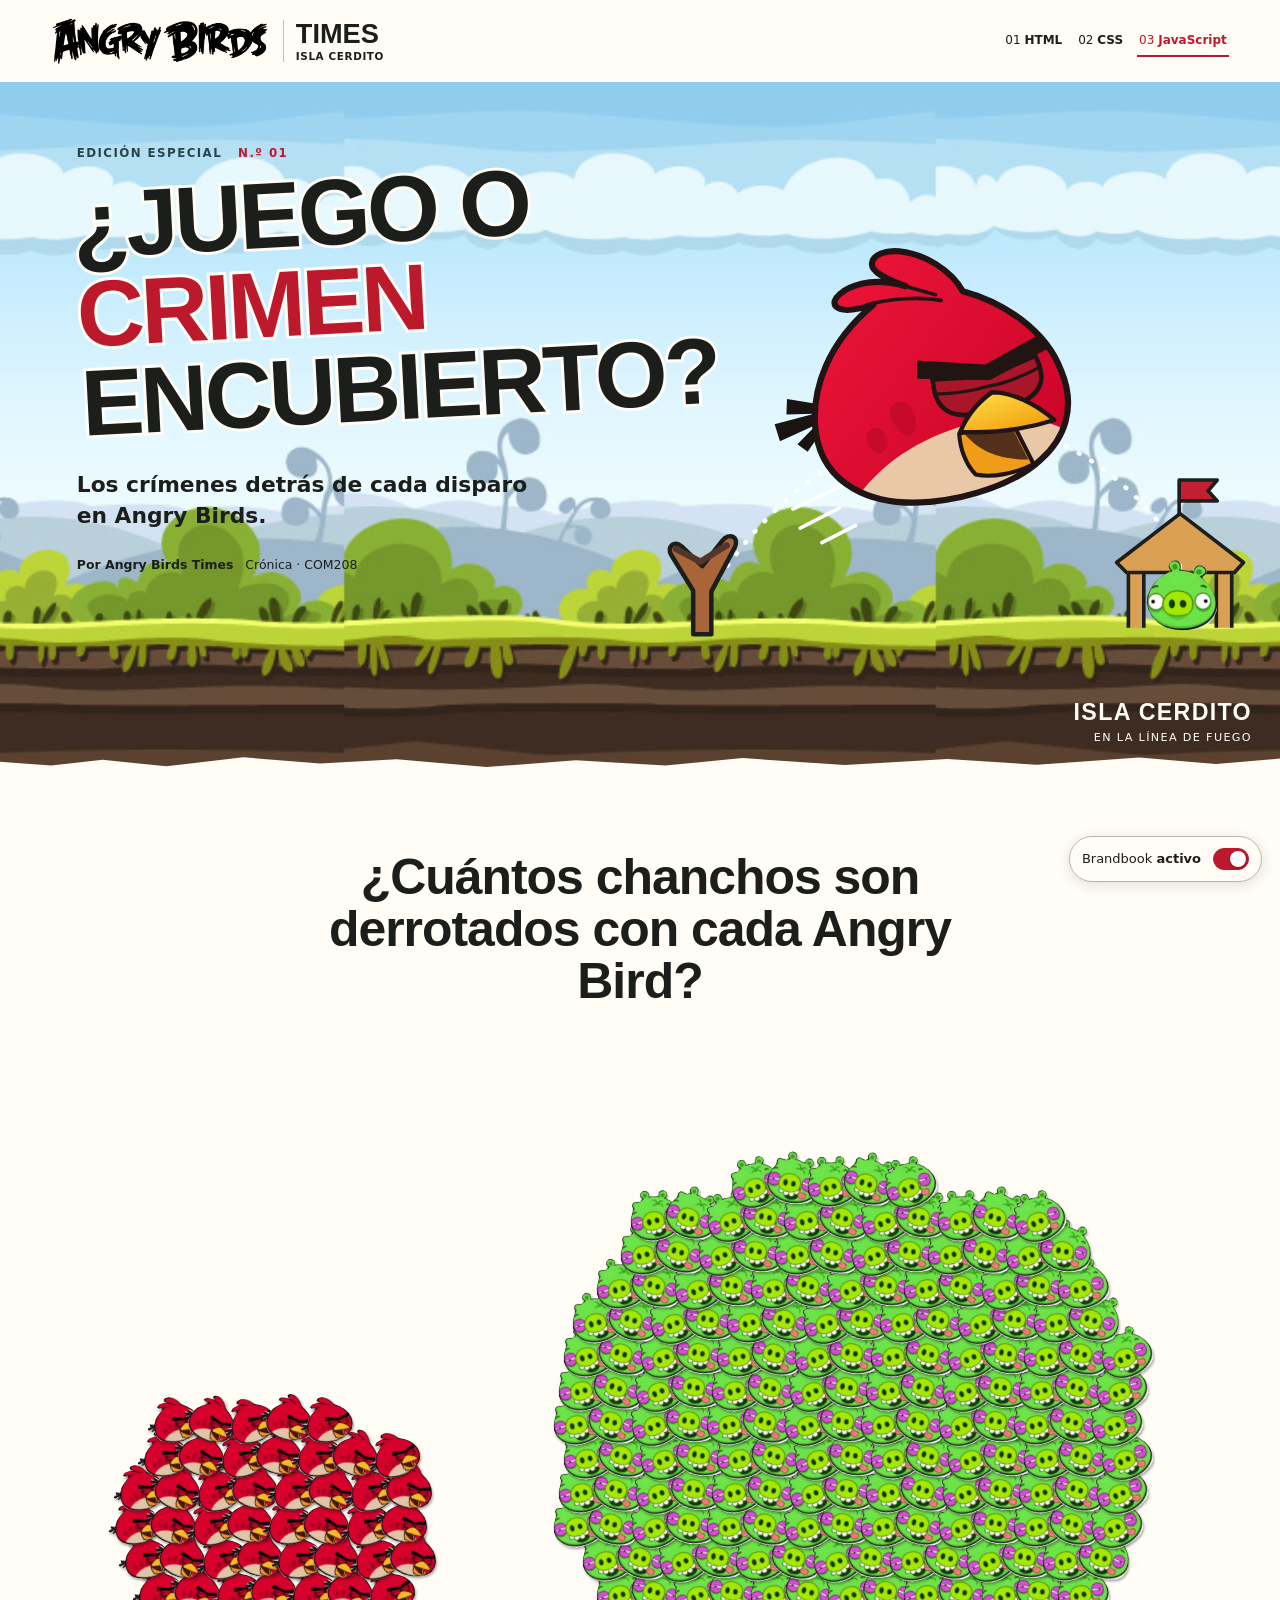
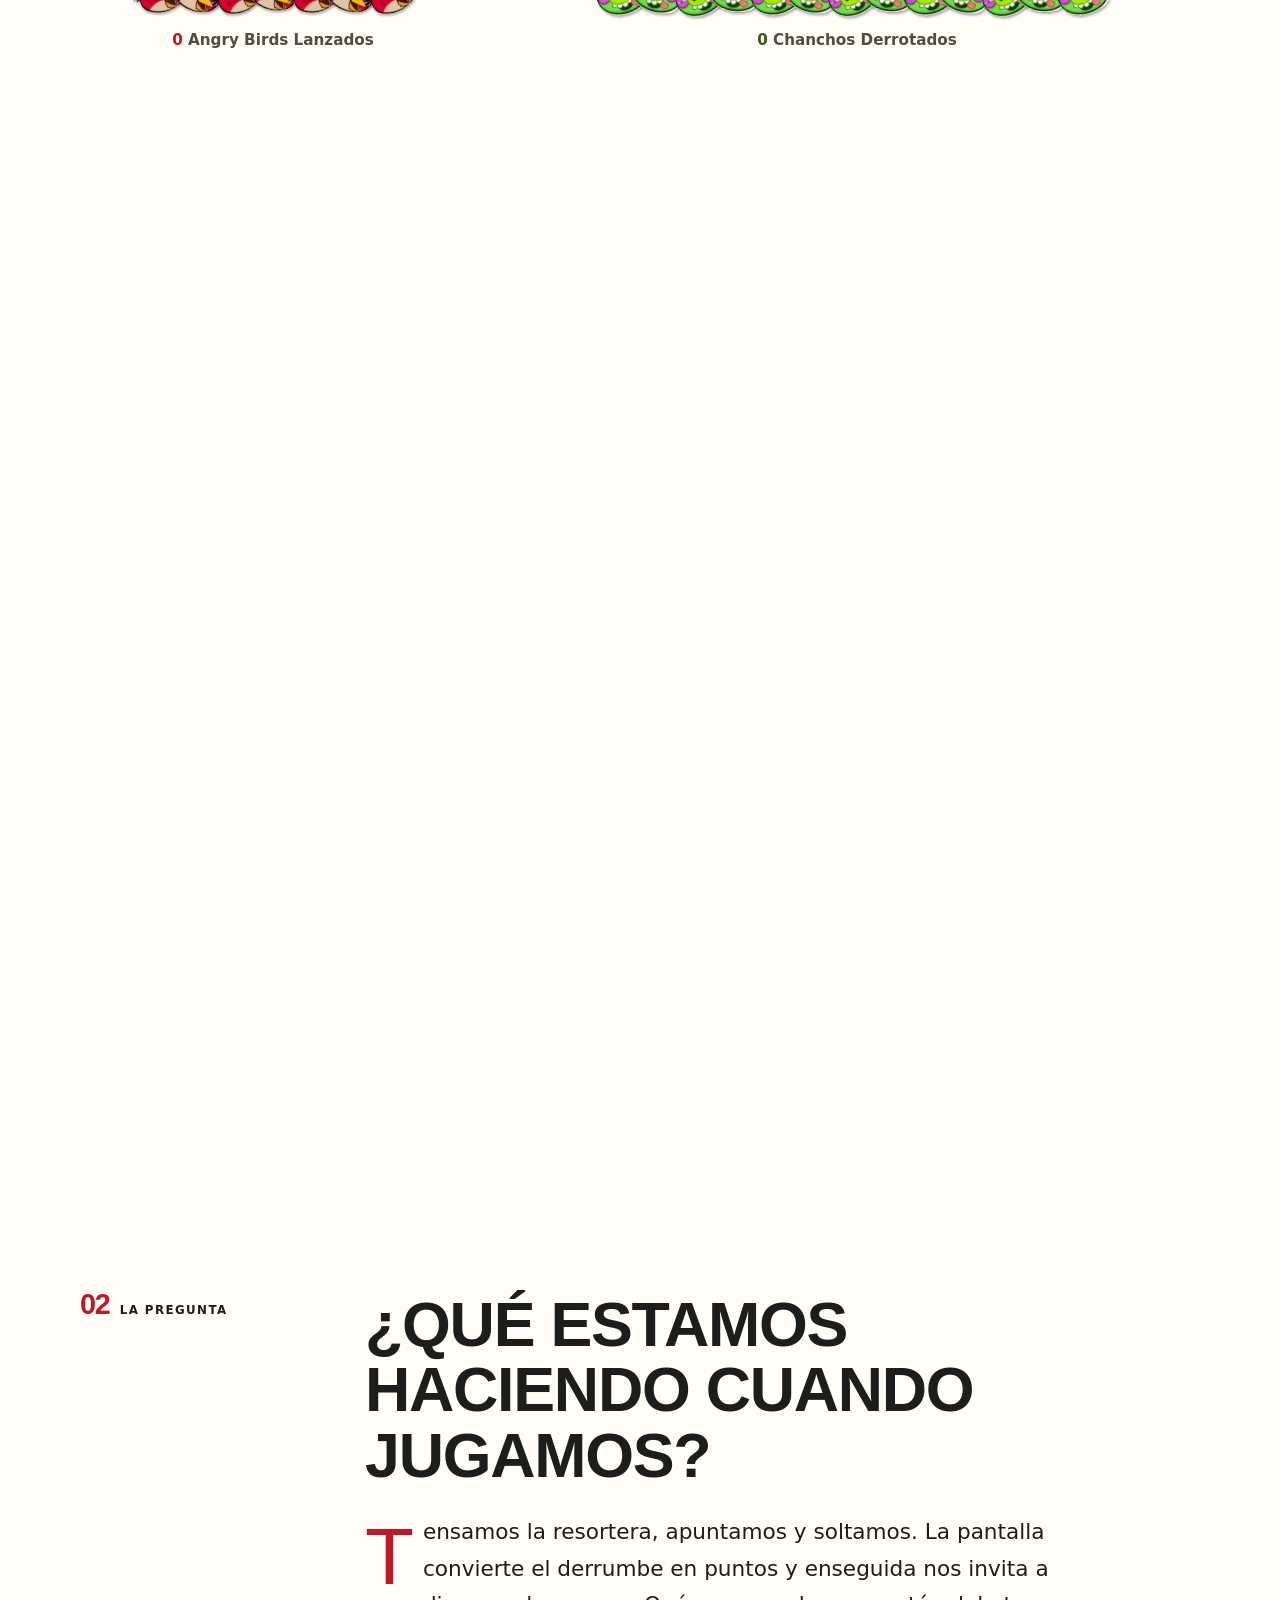
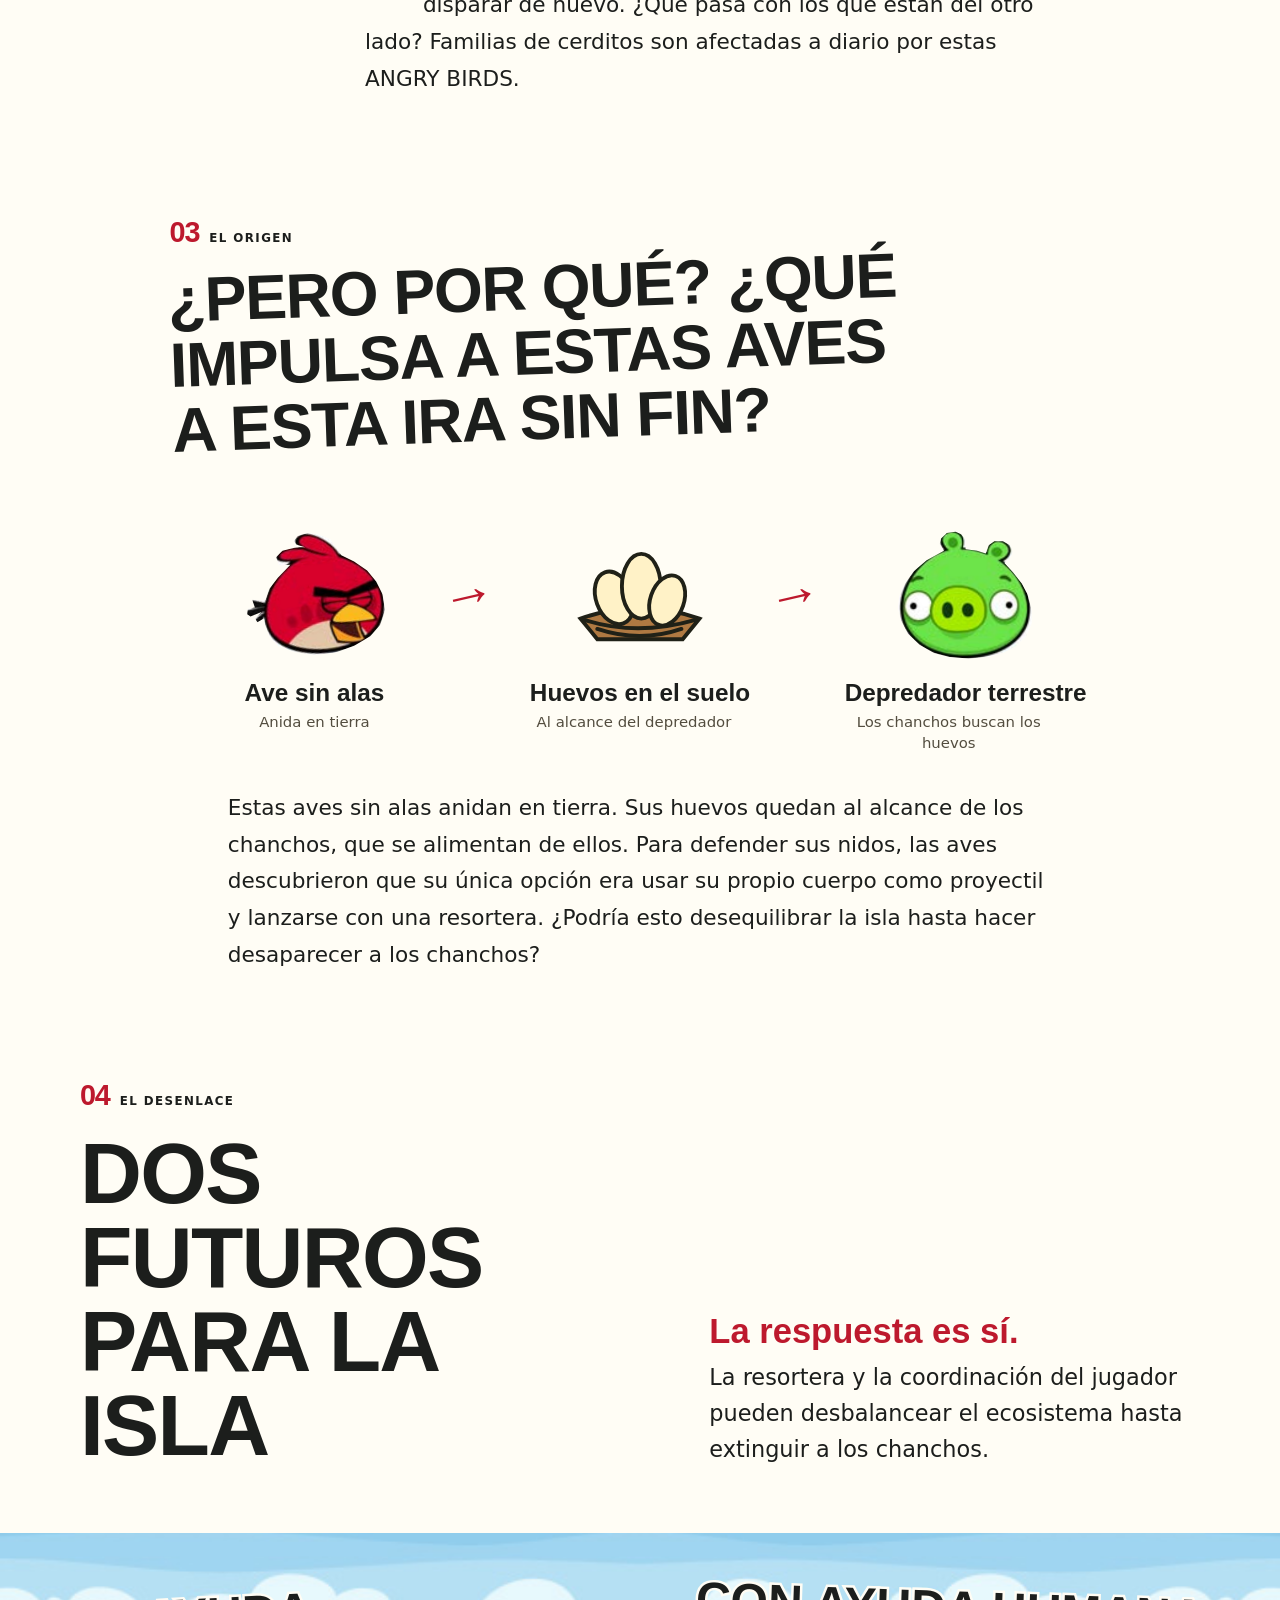
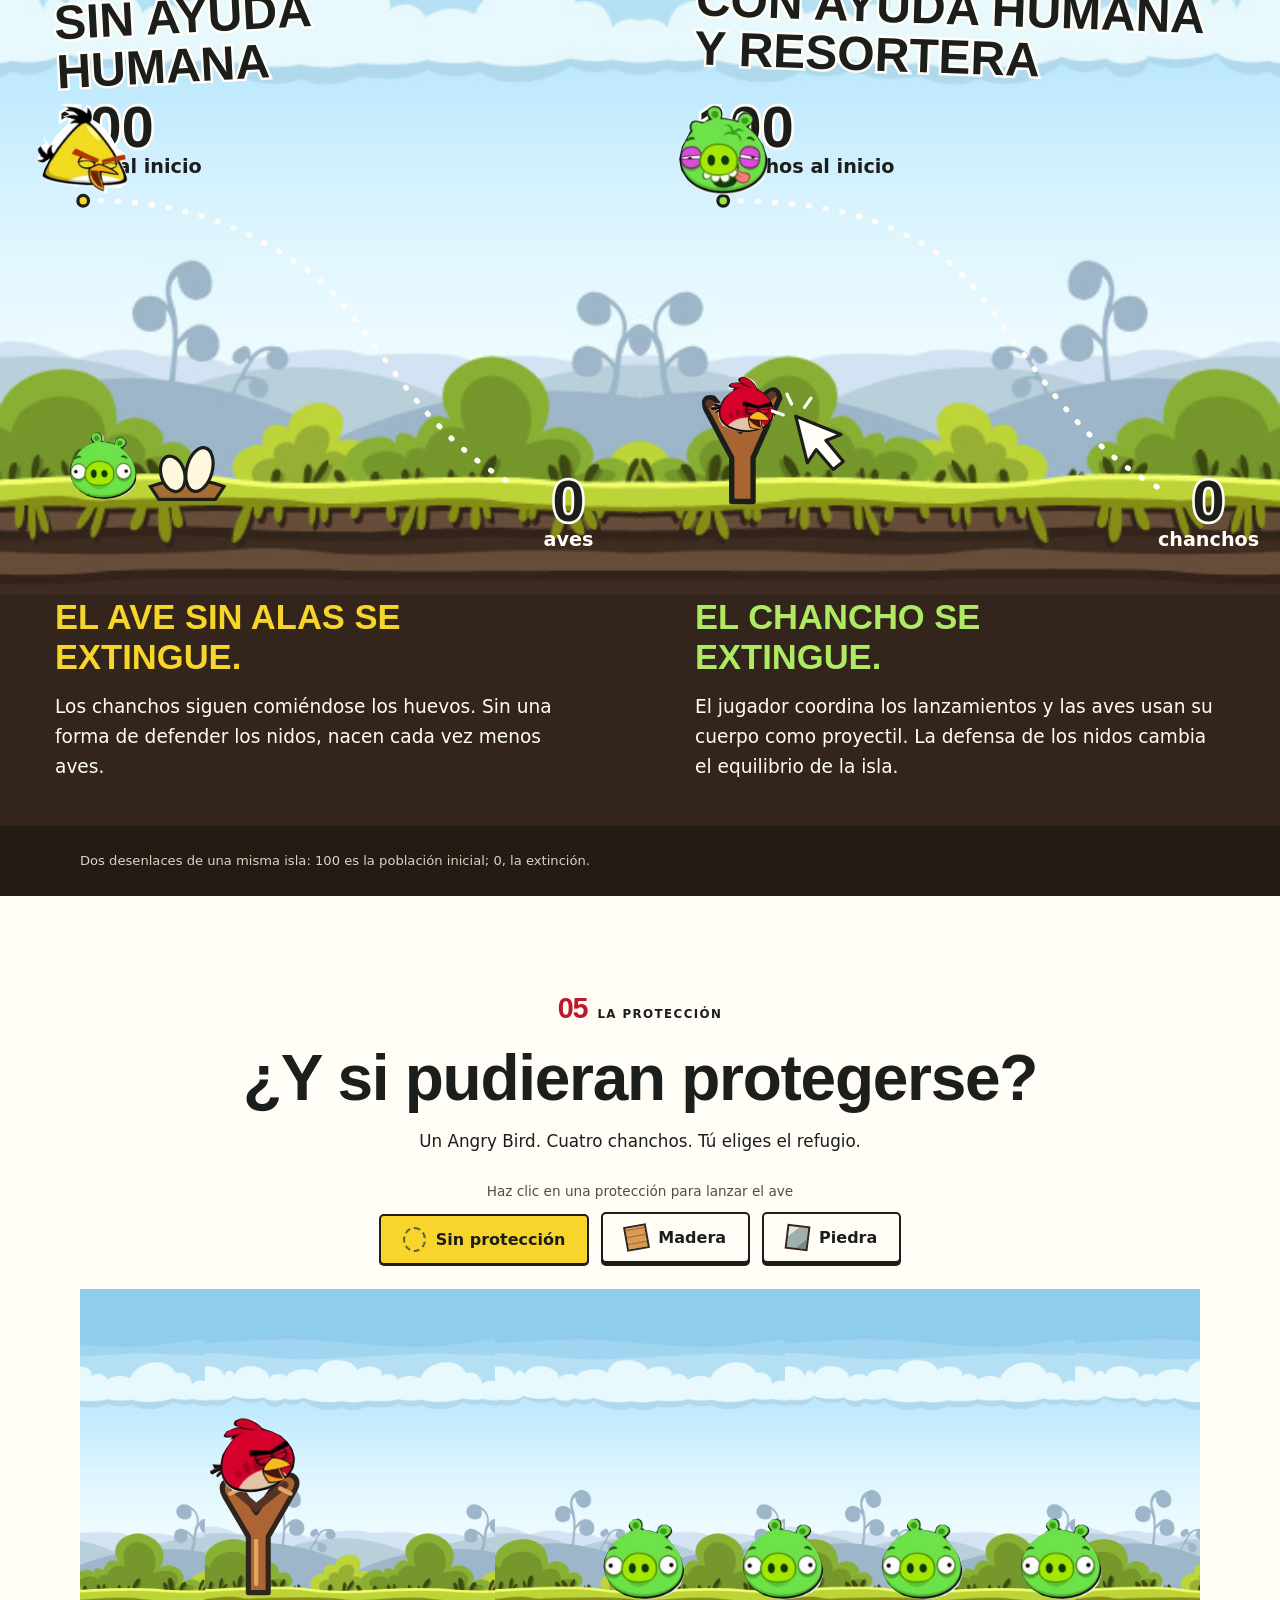
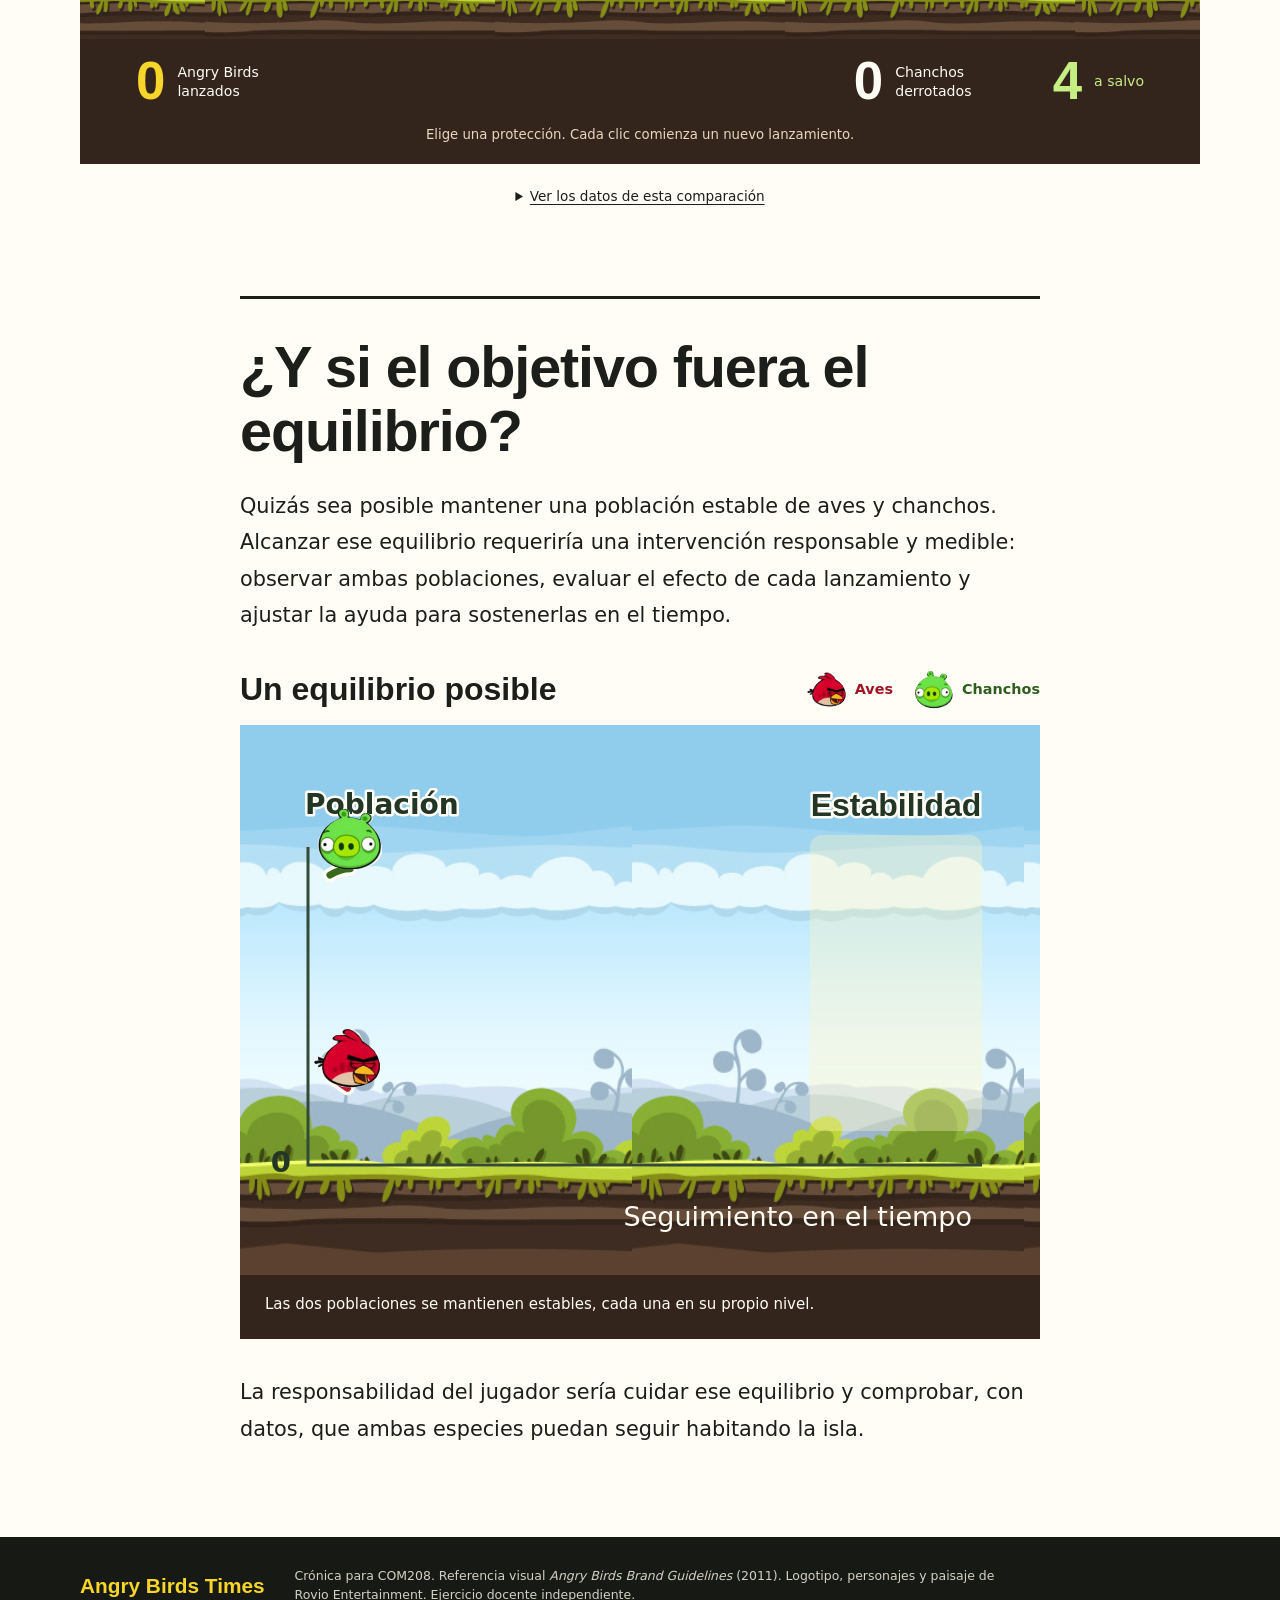
==== index.html @ 28a56ead "Publicar demo COM208 Angry Birds con etapas HTML CSS y JavaScript" ====
<!doctype html>
<html lang="es">
<head>
  <meta charset="utf-8">
  <meta name="viewport" content="width=device-width, initial-scale=1">
  <title>¿Juego o crimen encubierto? · Angry Birds Times</title>
  <meta name="description" content="Los crímenes detrás de cada disparo en Angry Birds. Una crónica para la clase de periodismo de datos de COM208.">
  <link rel="stylesheet" href="styles.css">
  <script src="script.js" defer></script>
</head>
<body>
  <a class="skip-link" href="#contenido">Saltar a la crónica</a>
  <header class="site-header">
    <a class="masthead" href="#contenido" aria-label="Angry Birds Times, inicio">
      <img src="assets/angry-birds-logo.png" width="260" height="58" alt="">
      <span class="masthead-edition"><strong>Times</strong><span>Isla Cerdito</span></span>
    </a>
    <nav class="stages" aria-label="Capas de la demostración">
      <a href="01-html.html">01 <strong>HTML</strong></a>
      <a href="02-css.html">02 <strong>CSS</strong></a>
      <a href="index.html" aria-current="page">03 <strong>JavaScript</strong></a>
    </nav>
  </header>

  <label class="brandbook-toggle" hidden>
    <span>Brandbook <strong class="brandbook-on">activo</strong><strong class="brandbook-off">desactivado</strong></span>
    <input id="brandbook-switch" type="checkbox" role="switch" aria-label="Aplicar brandbook" checked>
  </label>

  <main id="contenido">
    <article>
      <header class="hero">
        <div class="hero-copy">
          <p class="eyebrow hero-kicker">Edición especial <span>N.º 01</span></p>
          <h1>¿Juego o<br><em>crimen</em><br>encubierto?</h1>
          <p class="dek">Los crímenes detrás de cada disparo en Angry Birds.</p>
          <p class="byline"><strong>Por Angry Birds Times</strong> <span>Crónica · COM208</span></p>
        </div>
        <figure class="cover">
          <div class="cover-art" role="img" aria-label="Red sale disparado de una resortera hacia un fuerte de chanchos en Isla Cerdito.">
            <svg class="cover-props" viewBox="0 0 720 460" preserveAspectRatio="xMidYMid meet" width="720" height="460" aria-hidden="true">
              <path d="M93 287C221 84 461 16 618 255" fill="none" stroke="#fff" stroke-width="5" stroke-linecap="round" stroke-dasharray="1 15"/>
              <g fill="none" stroke="#fff" stroke-width="4" stroke-linecap="round">
                <path d="m236 173-53 25m51-1-43 22m61-3-37 19"/>
              </g>
              <g transform="translate(0 -47)">
                <path d="M73 383v-48l-24-39c-6-10 4-17 11-10l23 22 22-28c8-10 19-4 14 7l-26 49v47z" fill="#a96439" stroke="#1c1e1c" stroke-width="5" stroke-linejoin="round"/>
                <path d="m54 289 27 14 29-18" fill="none" stroke="#553429" stroke-width="7" stroke-linecap="round"/>
                <g fill="#d99f53" stroke="#1c1e1c" stroke-width="4" stroke-linejoin="round">
                  <path d="M553 376v-76h17v76m80 0v-76h17v76"/>
                  <path d="m540 304 70-54 70 54-10 11H551z"/>
                  <path d="M609 251v-38h42l-10 12 10 11h-42" fill="#c31f32"/>
                </g>
              </g>
            </svg>
            <img class="cover-red" src="assets/red-bird-cover.svg" width="234" height="219" alt="">
            <img class="cover-pig" src="assets/minion-pig-normal.png" width="222" height="222" alt="">
          </div>
          <figcaption><span>Isla Cerdito</span><span>En la línea de fuego</span></figcaption>
        </figure>
      </header>

      <section class="scroll-story" aria-labelledby="scroll-title">
        <div class="count-track">
          <figure class="count-panel">
            <h2 id="scroll-title">¿Cuántos chanchos son derrotados con cada Angry Bird?</h2>
            <div class="count-grid">
              <div class="count-side count-birds">
                <div class="count-tokens pile" aria-hidden="true">
                  <div class="pile-layer">
                    <span class="pile-token" data-order="6"><img src="assets/red-bird-fly-1.png" width="72" height="67" alt=""></span>
                    <span class="pile-token" data-order="4"><img src="assets/red-bird-fly-1.png" width="72" height="67" alt=""></span>
                    <span class="pile-token" data-order="2"><img src="assets/red-bird-fly-1.png" width="72" height="67" alt=""></span>
                    <span class="pile-token" data-order="1"><img src="assets/red-bird-fly-1.png" width="72" height="67" alt=""></span>
                    <span class="pile-token" data-order="3"><img src="assets/red-bird-fly-1.png" width="72" height="67" alt=""></span>
                    <span class="pile-token" data-order="5"><img src="assets/red-bird-fly-1.png" width="72" height="67" alt=""></span>
                    <span class="pile-token" data-order="7"><img src="assets/red-bird-fly-1.png" width="72" height="67" alt=""></span>
                  </div>
                  <div class="pile-layer">
                    <span class="pile-token" data-order="14"><img src="assets/red-bird-fly-1.png" width="72" height="67" alt=""></span>
                    <span class="pile-token" data-order="12"><img src="assets/red-bird-fly-1.png" width="72" height="67" alt=""></span>
                    <span class="pile-token" data-order="10"><img src="assets/red-bird-fly-1.png" width="72" height="67" alt=""></span>
                    <span class="pile-token" data-order="8"><img src="assets/red-bird-fly-1.png" width="72" height="67" alt=""></span>
                    <span class="pile-token" data-order="9"><img src="assets/red-bird-fly-1.png" width="72" height="67" alt=""></span>
                    <span class="pile-token" data-order="11"><img src="assets/red-bird-fly-1.png" width="72" height="67" alt=""></span>
                    <span class="pile-token" data-order="13"><img src="assets/red-bird-fly-1.png" width="72" height="67" alt=""></span>
                    <span class="pile-token" data-order="15"><img src="assets/red-bird-fly-1.png" width="72" height="67" alt=""></span>
                  </div>
                  <div class="pile-layer">
                    <span class="pile-token" data-order="22"><img src="assets/red-bird-fly-1.png" width="72" height="67" alt=""></span>
                    <span class="pile-token" data-order="20"><img src="assets/red-bird-fly-1.png" width="72" height="67" alt=""></span>
                    <span class="pile-token" data-order="18"><img src="assets/red-bird-fly-1.png" width="72" height="67" alt=""></span>
                    <span class="pile-token" data-order="16"><img src="assets/red-bird-fly-1.png" width="72" height="67" alt=""></span>
                    <span class="pile-token" data-order="17"><img src="assets/red-bird-fly-1.png" width="72" height="67" alt=""></span>
                    <span class="pile-token" data-order="19"><img src="assets/red-bird-fly-1.png" width="72" height="67" alt=""></span>
                    <span class="pile-token" data-order="21"><img src="assets/red-bird-fly-1.png" width="72" height="67" alt=""></span>
                    <span class="pile-token" data-order="23"><img src="assets/red-bird-fly-1.png" width="72" height="67" alt=""></span>
                  </div>
                  <div class="pile-layer">
                    <span class="pile-token" data-order="30"><img src="assets/red-bird-fly-1.png" width="72" height="67" alt=""></span>
                    <span class="pile-token" data-order="28"><img src="assets/red-bird-fly-1.png" width="72" height="67" alt=""></span>
                    <span class="pile-token" data-order="26"><img src="assets/red-bird-fly-1.png" width="72" height="67" alt=""></span>
                    <span class="pile-token" data-order="24"><img src="assets/red-bird-fly-1.png" width="72" height="67" alt=""></span>
                    <span class="pile-token" data-order="25"><img src="assets/red-bird-fly-1.png" width="72" height="67" alt=""></span>
                    <span class="pile-token" data-order="27"><img src="assets/red-bird-fly-1.png" width="72" height="67" alt=""></span>
                    <span class="pile-token" data-order="29"><img src="assets/red-bird-fly-1.png" width="72" height="67" alt=""></span>
                    <span class="pile-token" data-order="31"><img src="assets/red-bird-fly-1.png" width="72" height="67" alt=""></span>
                  </div>
                  <div class="pile-layer">
                    <span class="pile-token" data-order="37"><img src="assets/red-bird-fly-1.png" width="72" height="67" alt=""></span>
                    <span class="pile-token" data-order="35"><img src="assets/red-bird-fly-1.png" width="72" height="67" alt=""></span>
                    <span class="pile-token" data-order="33"><img src="assets/red-bird-fly-1.png" width="72" height="67" alt=""></span>
                    <span class="pile-token" data-order="32"><img src="assets/red-bird-fly-1.png" width="72" height="67" alt=""></span>
                    <span class="pile-token" data-order="34"><img src="assets/red-bird-fly-1.png" width="72" height="67" alt=""></span>
                    <span class="pile-token" data-order="36"><img src="assets/red-bird-fly-1.png" width="72" height="67" alt=""></span>
                    <span class="pile-token" data-order="38"><img src="assets/red-bird-fly-1.png" width="72" height="67" alt=""></span>
                  </div>
                  <div class="pile-layer">
                    <span class="pile-token" data-order="43"><img src="assets/red-bird-fly-1.png" width="72" height="67" alt=""></span>
                    <span class="pile-token" data-order="41"><img src="assets/red-bird-fly-1.png" width="72" height="67" alt=""></span>
                    <span class="pile-token" data-order="39"><img src="assets/red-bird-fly-1.png" width="72" height="67" alt=""></span>
                    <span class="pile-token" data-order="40"><img src="assets/red-bird-fly-1.png" width="72" height="67" alt=""></span>
                    <span class="pile-token" data-order="42"><img src="assets/red-bird-fly-1.png" width="72" height="67" alt=""></span>
                    <span class="pile-token" data-order="44"><img src="assets/red-bird-fly-1.png" width="72" height="67" alt=""></span>
                  </div>
                  <div class="pile-layer">
                    <span class="pile-token" data-order="47"><img src="assets/red-bird-fly-1.png" width="72" height="67" alt=""></span>
                    <span class="pile-token" data-order="45"><img src="assets/red-bird-fly-1.png" width="72" height="67" alt=""></span>
                    <span class="pile-token" data-order="46"><img src="assets/red-bird-fly-1.png" width="72" height="67" alt=""></span>
                    <span class="pile-token" data-order="48"><img src="assets/red-bird-fly-1.png" width="72" height="67" alt=""></span>
                  </div>
                  <div class="pile-layer">
                    <span class="pile-token" data-order="49"><img src="assets/red-bird-fly-1.png" width="72" height="67" alt=""></span>
                    <span class="pile-token" data-order="50"><img src="assets/red-bird-fly-1.png" width="72" height="67" alt=""></span>
                  </div>
                </div>
                <p class="count-number"><span data-total="birds">50</span> Angry Birds Lanzados</p>
              </div>
              <div class="count-side count-pigs">
                <div class="count-tokens pile" aria-hidden="true">
                  <div class="pile-layer">
                    <span class="pile-token" data-order="12"><img src="assets/minion-pig-damaged-2.png" width="72" height="72" alt=""></span>
                    <span class="pile-token" data-order="10"><img src="assets/minion-pig-damaged-2.png" width="72" height="72" alt=""></span>
                    <span class="pile-token" data-order="8"><img src="assets/minion-pig-damaged-2.png" width="72" height="72" alt=""></span>
                    <span class="pile-token" data-order="6"><img src="assets/minion-pig-damaged-2.png" width="72" height="72" alt=""></span>
                    <span class="pile-token" data-order="4"><img src="assets/minion-pig-damaged-2.png" width="72" height="72" alt=""></span>
                    <span class="pile-token" data-order="2"><img src="assets/minion-pig-damaged-2.png" width="72" height="72" alt=""></span>
                    <span class="pile-token" data-order="1"><img src="assets/minion-pig-damaged-2.png" width="72" height="72" alt=""></span>
                    <span class="pile-token" data-order="3"><img src="assets/minion-pig-damaged-2.png" width="72" height="72" alt=""></span>
                    <span class="pile-token" data-order="5"><img src="assets/minion-pig-damaged-2.png" width="72" height="72" alt=""></span>
                    <span class="pile-token" data-order="7"><img src="assets/minion-pig-damaged-2.png" width="72" height="72" alt=""></span>
                    <span class="pile-token" data-order="9"><img src="assets/minion-pig-damaged-2.png" width="72" height="72" alt=""></span>
                    <span class="pile-token" data-order="11"><img src="assets/minion-pig-damaged-2.png" width="72" height="72" alt=""></span>
                    <span class="pile-token" data-order="13"><img src="assets/minion-pig-damaged-2.png" width="72" height="72" alt=""></span>
                  </div>
                  <div class="pile-layer">
                    <span class="pile-token" data-order="26"><img src="assets/minion-pig-damaged-2.png" width="72" height="72" alt=""></span>
                    <span class="pile-token" data-order="24"><img src="assets/minion-pig-damaged-2.png" width="72" height="72" alt=""></span>
                    <span class="pile-token" data-order="22"><img src="assets/minion-pig-damaged-2.png" width="72" height="72" alt=""></span>
                    <span class="pile-token" data-order="20"><img src="assets/minion-pig-damaged-2.png" width="72" height="72" alt=""></span>
                    <span class="pile-token" data-order="18"><img src="assets/minion-pig-damaged-2.png" width="72" height="72" alt=""></span>
                    <span class="pile-token" data-order="16"><img src="assets/minion-pig-damaged-2.png" width="72" height="72" alt=""></span>
                    <span class="pile-token" data-order="14"><img src="assets/minion-pig-damaged-2.png" width="72" height="72" alt=""></span>
                    <span class="pile-token" data-order="15"><img src="assets/minion-pig-damaged-2.png" width="72" height="72" alt=""></span>
                    <span class="pile-token" data-order="17"><img src="assets/minion-pig-damaged-2.png" width="72" height="72" alt=""></span>
                    <span class="pile-token" data-order="19"><img src="assets/minion-pig-damaged-2.png" width="72" height="72" alt=""></span>
                    <span class="pile-token" data-order="21"><img src="assets/minion-pig-damaged-2.png" width="72" height="72" alt=""></span>
                    <span class="pile-token" data-order="23"><img src="assets/minion-pig-damaged-2.png" width="72" height="72" alt=""></span>
                    <span class="pile-token" data-order="25"><img src="assets/minion-pig-damaged-2.png" width="72" height="72" alt=""></span>
                    <span class="pile-token" data-order="27"><img src="assets/minion-pig-damaged-2.png" width="72" height="72" alt=""></span>
                  </div>
                  <div class="pile-layer">
                    <span class="pile-token" data-order="41"><img src="assets/minion-pig-damaged-2.png" width="72" height="72" alt=""></span>
                    <span class="pile-token" data-order="39"><img src="assets/minion-pig-damaged-2.png" width="72" height="72" alt=""></span>
                    <span class="pile-token" data-order="37"><img src="assets/minion-pig-damaged-2.png" width="72" height="72" alt=""></span>
                    <span class="pile-token" data-order="35"><img src="assets/minion-pig-damaged-2.png" width="72" height="72" alt=""></span>
                    <span class="pile-token" data-order="33"><img src="assets/minion-pig-damaged-2.png" width="72" height="72" alt=""></span>
                    <span class="pile-token" data-order="31"><img src="assets/minion-pig-damaged-2.png" width="72" height="72" alt=""></span>
                    <span class="pile-token" data-order="29"><img src="assets/minion-pig-damaged-2.png" width="72" height="72" alt=""></span>
                    <span class="pile-token" data-order="28"><img src="assets/minion-pig-damaged-2.png" width="72" height="72" alt=""></span>
                    <span class="pile-token" data-order="30"><img src="assets/minion-pig-damaged-2.png" width="72" height="72" alt=""></span>
                    <span class="pile-token" data-order="32"><img src="assets/minion-pig-damaged-2.png" width="72" height="72" alt=""></span>
                    <span class="pile-token" data-order="34"><img src="assets/minion-pig-damaged-2.png" width="72" height="72" alt=""></span>
                    <span class="pile-token" data-order="36"><img src="assets/minion-pig-damaged-2.png" width="72" height="72" alt=""></span>
                    <span class="pile-token" data-order="38"><img src="assets/minion-pig-damaged-2.png" width="72" height="72" alt=""></span>
                    <span class="pile-token" data-order="40"><img src="assets/minion-pig-damaged-2.png" width="72" height="72" alt=""></span>
                    <span class="pile-token" data-order="42"><img src="assets/minion-pig-damaged-2.png" width="72" height="72" alt=""></span>
                  </div>
                  <div class="pile-layer">
                    <span class="pile-token" data-order="56"><img src="assets/minion-pig-damaged-2.png" width="72" height="72" alt=""></span>
                    <span class="pile-token" data-order="54"><img src="assets/minion-pig-damaged-2.png" width="72" height="72" alt=""></span>
                    <span class="pile-token" data-order="52"><img src="assets/minion-pig-damaged-2.png" width="72" height="72" alt=""></span>
                    <span class="pile-token" data-order="50"><img src="assets/minion-pig-damaged-2.png" width="72" height="72" alt=""></span>
                    <span class="pile-token" data-order="48"><img src="assets/minion-pig-damaged-2.png" width="72" height="72" alt=""></span>
                    <span class="pile-token" data-order="46"><img src="assets/minion-pig-damaged-2.png" width="72" height="72" alt=""></span>
                    <span class="pile-token" data-order="44"><img src="assets/minion-pig-damaged-2.png" width="72" height="72" alt=""></span>
                    <span class="pile-token" data-order="43"><img src="assets/minion-pig-damaged-2.png" width="72" height="72" alt=""></span>
                    <span class="pile-token" data-order="45"><img src="assets/minion-pig-damaged-2.png" width="72" height="72" alt=""></span>
                    <span class="pile-token" data-order="47"><img src="assets/minion-pig-damaged-2.png" width="72" height="72" alt=""></span>
                    <span class="pile-token" data-order="49"><img src="assets/minion-pig-damaged-2.png" width="72" height="72" alt=""></span>
                    <span class="pile-token" data-order="51"><img src="assets/minion-pig-damaged-2.png" width="72" height="72" alt=""></span>
                    <span class="pile-token" data-order="53"><img src="assets/minion-pig-damaged-2.png" width="72" height="72" alt=""></span>
                    <span class="pile-token" data-order="55"><img src="assets/minion-pig-damaged-2.png" width="72" height="72" alt=""></span>
                    <span class="pile-token" data-order="57"><img src="assets/minion-pig-damaged-2.png" width="72" height="72" alt=""></span>
                  </div>
                  <div class="pile-layer">
                    <span class="pile-token" data-order="71"><img src="assets/minion-pig-damaged-2.png" width="72" height="72" alt=""></span>
                    <span class="pile-token" data-order="69"><img src="assets/minion-pig-damaged-2.png" width="72" height="72" alt=""></span>
                    <span class="pile-token" data-order="67"><img src="assets/minion-pig-damaged-2.png" width="72" height="72" alt=""></span>
                    <span class="pile-token" data-order="65"><img src="assets/minion-pig-damaged-2.png" width="72" height="72" alt=""></span>
                    <span class="pile-token" data-order="63"><img src="assets/minion-pig-damaged-2.png" width="72" height="72" alt=""></span>
                    <span class="pile-token" data-order="61"><img src="assets/minion-pig-damaged-2.png" width="72" height="72" alt=""></span>
                    <span class="pile-token" data-order="59"><img src="assets/minion-pig-damaged-2.png" width="72" height="72" alt=""></span>
                    <span class="pile-token" data-order="58"><img src="assets/minion-pig-damaged-2.png" width="72" height="72" alt=""></span>
                    <span class="pile-token" data-order="60"><img src="assets/minion-pig-damaged-2.png" width="72" height="72" alt=""></span>
                    <span class="pile-token" data-order="62"><img src="assets/minion-pig-damaged-2.png" width="72" height="72" alt=""></span>
                    <span class="pile-token" data-order="64"><img src="assets/minion-pig-damaged-2.png" width="72" height="72" alt=""></span>
                    <span class="pile-token" data-order="66"><img src="assets/minion-pig-damaged-2.png" width="72" height="72" alt=""></span>
                    <span class="pile-token" data-order="68"><img src="assets/minion-pig-damaged-2.png" width="72" height="72" alt=""></span>
                    <span class="pile-token" data-order="70"><img src="assets/minion-pig-damaged-2.png" width="72" height="72" alt=""></span>
                    <span class="pile-token" data-order="72"><img src="assets/minion-pig-damaged-2.png" width="72" height="72" alt=""></span>
                  </div>
                  <div class="pile-layer">
                    <span class="pile-token" data-order="86"><img src="assets/minion-pig-damaged-2.png" width="72" height="72" alt=""></span>
                    <span class="pile-token" data-order="84"><img src="assets/minion-pig-damaged-2.png" width="72" height="72" alt=""></span>
                    <span class="pile-token" data-order="82"><img src="assets/minion-pig-damaged-2.png" width="72" height="72" alt=""></span>
                    <span class="pile-token" data-order="80"><img src="assets/minion-pig-damaged-2.png" width="72" height="72" alt=""></span>
                    <span class="pile-token" data-order="78"><img src="assets/minion-pig-damaged-2.png" width="72" height="72" alt=""></span>
                    <span class="pile-token" data-order="76"><img src="assets/minion-pig-damaged-2.png" width="72" height="72" alt=""></span>
                    <span class="pile-token" data-order="74"><img src="assets/minion-pig-damaged-2.png" width="72" height="72" alt=""></span>
                    <span class="pile-token" data-order="73"><img src="assets/minion-pig-damaged-2.png" width="72" height="72" alt=""></span>
                    <span class="pile-token" data-order="75"><img src="assets/minion-pig-damaged-2.png" width="72" height="72" alt=""></span>
                    <span class="pile-token" data-order="77"><img src="assets/minion-pig-damaged-2.png" width="72" height="72" alt=""></span>
                    <span class="pile-token" data-order="79"><img src="assets/minion-pig-damaged-2.png" width="72" height="72" alt=""></span>
                    <span class="pile-token" data-order="81"><img src="assets/minion-pig-damaged-2.png" width="72" height="72" alt=""></span>
                    <span class="pile-token" data-order="83"><img src="assets/minion-pig-damaged-2.png" width="72" height="72" alt=""></span>
                    <span class="pile-token" data-order="85"><img src="assets/minion-pig-damaged-2.png" width="72" height="72" alt=""></span>
                    <span class="pile-token" data-order="87"><img src="assets/minion-pig-damaged-2.png" width="72" height="72" alt=""></span>
                  </div>
                  <div class="pile-layer">
                    <span class="pile-token" data-order="101"><img src="assets/minion-pig-damaged-2.png" width="72" height="72" alt=""></span>
                    <span class="pile-token" data-order="99"><img src="assets/minion-pig-damaged-2.png" width="72" height="72" alt=""></span>
                    <span class="pile-token" data-order="97"><img src="assets/minion-pig-damaged-2.png" width="72" height="72" alt=""></span>
                    <span class="pile-token" data-order="95"><img src="assets/minion-pig-damaged-2.png" width="72" height="72" alt=""></span>
                    <span class="pile-token" data-order="93"><img src="assets/minion-pig-damaged-2.png" width="72" height="72" alt=""></span>
                    <span class="pile-token" data-order="91"><img src="assets/minion-pig-damaged-2.png" width="72" height="72" alt=""></span>
                    <span class="pile-token" data-order="89"><img src="assets/minion-pig-damaged-2.png" width="72" height="72" alt=""></span>
                    <span class="pile-token" data-order="88"><img src="assets/minion-pig-damaged-2.png" width="72" height="72" alt=""></span>
                    <span class="pile-token" data-order="90"><img src="assets/minion-pig-damaged-2.png" width="72" height="72" alt=""></span>
                    <span class="pile-token" data-order="92"><img src="assets/minion-pig-damaged-2.png" width="72" height="72" alt=""></span>
                    <span class="pile-token" data-order="94"><img src="assets/minion-pig-damaged-2.png" width="72" height="72" alt=""></span>
                    <span class="pile-token" data-order="96"><img src="assets/minion-pig-damaged-2.png" width="72" height="72" alt=""></span>
                    <span class="pile-token" data-order="98"><img src="assets/minion-pig-damaged-2.png" width="72" height="72" alt=""></span>
                    <span class="pile-token" data-order="100"><img src="assets/minion-pig-damaged-2.png" width="72" height="72" alt=""></span>
                    <span class="pile-token" data-order="102"><img src="assets/minion-pig-damaged-2.png" width="72" height="72" alt=""></span>
                  </div>
                  <div class="pile-layer">
                    <span class="pile-token" data-order="116"><img src="assets/minion-pig-damaged-2.png" width="72" height="72" alt=""></span>
                    <span class="pile-token" data-order="114"><img src="assets/minion-pig-damaged-2.png" width="72" height="72" alt=""></span>
                    <span class="pile-token" data-order="112"><img src="assets/minion-pig-damaged-2.png" width="72" height="72" alt=""></span>
                    <span class="pile-token" data-order="110"><img src="assets/minion-pig-damaged-2.png" width="72" height="72" alt=""></span>
                    <span class="pile-token" data-order="108"><img src="assets/minion-pig-damaged-2.png" width="72" height="72" alt=""></span>
                    <span class="pile-token" data-order="106"><img src="assets/minion-pig-damaged-2.png" width="72" height="72" alt=""></span>
                    <span class="pile-token" data-order="104"><img src="assets/minion-pig-damaged-2.png" width="72" height="72" alt=""></span>
                    <span class="pile-token" data-order="103"><img src="assets/minion-pig-damaged-2.png" width="72" height="72" alt=""></span>
                    <span class="pile-token" data-order="105"><img src="assets/minion-pig-damaged-2.png" width="72" height="72" alt=""></span>
                    <span class="pile-token" data-order="107"><img src="assets/minion-pig-damaged-2.png" width="72" height="72" alt=""></span>
                    <span class="pile-token" data-order="109"><img src="assets/minion-pig-damaged-2.png" width="72" height="72" alt=""></span>
                    <span class="pile-token" data-order="111"><img src="assets/minion-pig-damaged-2.png" width="72" height="72" alt=""></span>
                    <span class="pile-token" data-order="113"><img src="assets/minion-pig-damaged-2.png" width="72" height="72" alt=""></span>
                    <span class="pile-token" data-order="115"><img src="assets/minion-pig-damaged-2.png" width="72" height="72" alt=""></span>
                    <span class="pile-token" data-order="117"><img src="assets/minion-pig-damaged-2.png" width="72" height="72" alt=""></span>
                  </div>
                  <div class="pile-layer">
                    <span class="pile-token" data-order="130"><img src="assets/minion-pig-damaged-2.png" width="72" height="72" alt=""></span>
                    <span class="pile-token" data-order="128"><img src="assets/minion-pig-damaged-2.png" width="72" height="72" alt=""></span>
                    <span class="pile-token" data-order="126"><img src="assets/minion-pig-damaged-2.png" width="72" height="72" alt=""></span>
                    <span class="pile-token" data-order="124"><img src="assets/minion-pig-damaged-2.png" width="72" height="72" alt=""></span>
                    <span class="pile-token" data-order="122"><img src="assets/minion-pig-damaged-2.png" width="72" height="72" alt=""></span>
                    <span class="pile-token" data-order="120"><img src="assets/minion-pig-damaged-2.png" width="72" height="72" alt=""></span>
                    <span class="pile-token" data-order="118"><img src="assets/minion-pig-damaged-2.png" width="72" height="72" alt=""></span>
                    <span class="pile-token" data-order="119"><img src="assets/minion-pig-damaged-2.png" width="72" height="72" alt=""></span>
                    <span class="pile-token" data-order="121"><img src="assets/minion-pig-damaged-2.png" width="72" height="72" alt=""></span>
                    <span class="pile-token" data-order="123"><img src="assets/minion-pig-damaged-2.png" width="72" height="72" alt=""></span>
                    <span class="pile-token" data-order="125"><img src="assets/minion-pig-damaged-2.png" width="72" height="72" alt=""></span>
                    <span class="pile-token" data-order="127"><img src="assets/minion-pig-damaged-2.png" width="72" height="72" alt=""></span>
                    <span class="pile-token" data-order="129"><img src="assets/minion-pig-damaged-2.png" width="72" height="72" alt=""></span>
                    <span class="pile-token" data-order="131"><img src="assets/minion-pig-damaged-2.png" width="72" height="72" alt=""></span>
                  </div>
                  <div class="pile-layer">
                    <span class="pile-token" data-order="143"><img src="assets/minion-pig-damaged-2.png" width="72" height="72" alt=""></span>
                    <span class="pile-token" data-order="141"><img src="assets/minion-pig-damaged-2.png" width="72" height="72" alt=""></span>
                    <span class="pile-token" data-order="139"><img src="assets/minion-pig-damaged-2.png" width="72" height="72" alt=""></span>
                    <span class="pile-token" data-order="137"><img src="assets/minion-pig-damaged-2.png" width="72" height="72" alt=""></span>
                    <span class="pile-token" data-order="135"><img src="assets/minion-pig-damaged-2.png" width="72" height="72" alt=""></span>
                    <span class="pile-token" data-order="133"><img src="assets/minion-pig-damaged-2.png" width="72" height="72" alt=""></span>
                    <span class="pile-token" data-order="132"><img src="assets/minion-pig-damaged-2.png" width="72" height="72" alt=""></span>
                    <span class="pile-token" data-order="134"><img src="assets/minion-pig-damaged-2.png" width="72" height="72" alt=""></span>
                    <span class="pile-token" data-order="136"><img src="assets/minion-pig-damaged-2.png" width="72" height="72" alt=""></span>
                    <span class="pile-token" data-order="138"><img src="assets/minion-pig-damaged-2.png" width="72" height="72" alt=""></span>
                    <span class="pile-token" data-order="140"><img src="assets/minion-pig-damaged-2.png" width="72" height="72" alt=""></span>
                    <span class="pile-token" data-order="142"><img src="assets/minion-pig-damaged-2.png" width="72" height="72" alt=""></span>
                    <span class="pile-token" data-order="144"><img src="assets/minion-pig-damaged-2.png" width="72" height="72" alt=""></span>
                  </div>
                  <div class="pile-layer">
                    <span class="pile-token" data-order="155"><img src="assets/minion-pig-damaged-2.png" width="72" height="72" alt=""></span>
                    <span class="pile-token" data-order="153"><img src="assets/minion-pig-damaged-2.png" width="72" height="72" alt=""></span>
                    <span class="pile-token" data-order="151"><img src="assets/minion-pig-damaged-2.png" width="72" height="72" alt=""></span>
                    <span class="pile-token" data-order="149"><img src="assets/minion-pig-damaged-2.png" width="72" height="72" alt=""></span>
                    <span class="pile-token" data-order="147"><img src="assets/minion-pig-damaged-2.png" width="72" height="72" alt=""></span>
                    <span class="pile-token" data-order="145"><img src="assets/minion-pig-damaged-2.png" width="72" height="72" alt=""></span>
                    <span class="pile-token" data-order="146"><img src="assets/minion-pig-damaged-2.png" width="72" height="72" alt=""></span>
                    <span class="pile-token" data-order="148"><img src="assets/minion-pig-damaged-2.png" width="72" height="72" alt=""></span>
                    <span class="pile-token" data-order="150"><img src="assets/minion-pig-damaged-2.png" width="72" height="72" alt=""></span>
                    <span class="pile-token" data-order="152"><img src="assets/minion-pig-damaged-2.png" width="72" height="72" alt=""></span>
                    <span class="pile-token" data-order="154"><img src="assets/minion-pig-damaged-2.png" width="72" height="72" alt=""></span>
                    <span class="pile-token" data-order="156"><img src="assets/minion-pig-damaged-2.png" width="72" height="72" alt=""></span>
                  </div>
                  <div class="pile-layer">
                    <span class="pile-token" data-order="166"><img src="assets/minion-pig-damaged-2.png" width="72" height="72" alt=""></span>
                    <span class="pile-token" data-order="164"><img src="assets/minion-pig-damaged-2.png" width="72" height="72" alt=""></span>
                    <span class="pile-token" data-order="162"><img src="assets/minion-pig-damaged-2.png" width="72" height="72" alt=""></span>
                    <span class="pile-token" data-order="160"><img src="assets/minion-pig-damaged-2.png" width="72" height="72" alt=""></span>
                    <span class="pile-token" data-order="158"><img src="assets/minion-pig-damaged-2.png" width="72" height="72" alt=""></span>
                    <span class="pile-token" data-order="157"><img src="assets/minion-pig-damaged-2.png" width="72" height="72" alt=""></span>
                    <span class="pile-token" data-order="159"><img src="assets/minion-pig-damaged-2.png" width="72" height="72" alt=""></span>
                    <span class="pile-token" data-order="161"><img src="assets/minion-pig-damaged-2.png" width="72" height="72" alt=""></span>
                    <span class="pile-token" data-order="163"><img src="assets/minion-pig-damaged-2.png" width="72" height="72" alt=""></span>
                    <span class="pile-token" data-order="165"><img src="assets/minion-pig-damaged-2.png" width="72" height="72" alt=""></span>
                    <span class="pile-token" data-order="167"><img src="assets/minion-pig-damaged-2.png" width="72" height="72" alt=""></span>
                  </div>
                  <div class="pile-layer">
                    <span class="pile-token" data-order="176"><img src="assets/minion-pig-damaged-2.png" width="72" height="72" alt=""></span>
                    <span class="pile-token" data-order="174"><img src="assets/minion-pig-damaged-2.png" width="72" height="72" alt=""></span>
                    <span class="pile-token" data-order="172"><img src="assets/minion-pig-damaged-2.png" width="72" height="72" alt=""></span>
                    <span class="pile-token" data-order="170"><img src="assets/minion-pig-damaged-2.png" width="72" height="72" alt=""></span>
                    <span class="pile-token" data-order="168"><img src="assets/minion-pig-damaged-2.png" width="72" height="72" alt=""></span>
                    <span class="pile-token" data-order="169"><img src="assets/minion-pig-damaged-2.png" width="72" height="72" alt=""></span>
                    <span class="pile-token" data-order="171"><img src="assets/minion-pig-damaged-2.png" width="72" height="72" alt=""></span>
                    <span class="pile-token" data-order="173"><img src="assets/minion-pig-damaged-2.png" width="72" height="72" alt=""></span>
                    <span class="pile-token" data-order="175"><img src="assets/minion-pig-damaged-2.png" width="72" height="72" alt=""></span>
                    <span class="pile-token" data-order="177"><img src="assets/minion-pig-damaged-2.png" width="72" height="72" alt=""></span>
                  </div>
                  <div class="pile-layer">
                    <span class="pile-token" data-order="185"><img src="assets/minion-pig-damaged-2.png" width="72" height="72" alt=""></span>
                    <span class="pile-token" data-order="183"><img src="assets/minion-pig-damaged-2.png" width="72" height="72" alt=""></span>
                    <span class="pile-token" data-order="181"><img src="assets/minion-pig-damaged-2.png" width="72" height="72" alt=""></span>
                    <span class="pile-token" data-order="179"><img src="assets/minion-pig-damaged-2.png" width="72" height="72" alt=""></span>
                    <span class="pile-token" data-order="178"><img src="assets/minion-pig-damaged-2.png" width="72" height="72" alt=""></span>
                    <span class="pile-token" data-order="180"><img src="assets/minion-pig-damaged-2.png" width="72" height="72" alt=""></span>
                    <span class="pile-token" data-order="182"><img src="assets/minion-pig-damaged-2.png" width="72" height="72" alt=""></span>
                    <span class="pile-token" data-order="184"><img src="assets/minion-pig-damaged-2.png" width="72" height="72" alt=""></span>
                    <span class="pile-token" data-order="186"><img src="assets/minion-pig-damaged-2.png" width="72" height="72" alt=""></span>
                  </div>
                  <div class="pile-layer">
                    <span class="pile-token" data-order="193"><img src="assets/minion-pig-damaged-2.png" width="72" height="72" alt=""></span>
                    <span class="pile-token" data-order="191"><img src="assets/minion-pig-damaged-2.png" width="72" height="72" alt=""></span>
                    <span class="pile-token" data-order="189"><img src="assets/minion-pig-damaged-2.png" width="72" height="72" alt=""></span>
                    <span class="pile-token" data-order="187"><img src="assets/minion-pig-damaged-2.png" width="72" height="72" alt=""></span>
                    <span class="pile-token" data-order="188"><img src="assets/minion-pig-damaged-2.png" width="72" height="72" alt=""></span>
                    <span class="pile-token" data-order="190"><img src="assets/minion-pig-damaged-2.png" width="72" height="72" alt=""></span>
                    <span class="pile-token" data-order="192"><img src="assets/minion-pig-damaged-2.png" width="72" height="72" alt=""></span>
                    <span class="pile-token" data-order="194"><img src="assets/minion-pig-damaged-2.png" width="72" height="72" alt=""></span>
                  </div>
                  <div class="pile-layer">
                    <span class="pile-token" data-order="199"><img src="assets/minion-pig-damaged-2.png" width="72" height="72" alt=""></span>
                    <span class="pile-token" data-order="197"><img src="assets/minion-pig-damaged-2.png" width="72" height="72" alt=""></span>
                    <span class="pile-token" data-order="195"><img src="assets/minion-pig-damaged-2.png" width="72" height="72" alt=""></span>
                    <span class="pile-token" data-order="196"><img src="assets/minion-pig-damaged-2.png" width="72" height="72" alt=""></span>
                    <span class="pile-token" data-order="198"><img src="assets/minion-pig-damaged-2.png" width="72" height="72" alt=""></span>
                    <span class="pile-token" data-order="200"><img src="assets/minion-pig-damaged-2.png" width="72" height="72" alt=""></span>
                  </div>
                </div>
                <p class="count-number"><span data-total="pigs">200</span> Chanchos Derrotados</p>
              </div>
            </div>
          </figure>
        </div>
        <table class="count-record" hidden>
            <caption>Recuento acumulado con chanchos sin protección</caption>
            <thead><tr><th scope="col">Aves lanzadas</th><th scope="col">Chanchos derrotados</th></tr></thead>
            <tbody>
              <tr><th scope="row">0</th><td>0</td></tr>
              <tr><th scope="row">1</th><td>4</td></tr>
              <tr><th scope="row">2</th><td>8</td></tr>
              <tr><th scope="row">3</th><td>12</td></tr>
              <tr><th scope="row">4</th><td>16</td></tr>
              <tr><th scope="row">5</th><td>20</td></tr>
              <tr><th scope="row">6</th><td>24</td></tr>
              <tr><th scope="row">7</th><td>28</td></tr>
              <tr><th scope="row">8</th><td>32</td></tr>
              <tr><th scope="row">9</th><td>36</td></tr>
              <tr><th scope="row">10</th><td>40</td></tr>
              <tr><th scope="row">11</th><td>44</td></tr>
              <tr><th scope="row">12</th><td>48</td></tr>
              <tr><th scope="row">13</th><td>52</td></tr>
              <tr><th scope="row">14</th><td>56</td></tr>
              <tr><th scope="row">15</th><td>60</td></tr>
              <tr><th scope="row">16</th><td>64</td></tr>
              <tr><th scope="row">17</th><td>68</td></tr>
              <tr><th scope="row">18</th><td>72</td></tr>
              <tr><th scope="row">19</th><td>76</td></tr>
              <tr><th scope="row">20</th><td>80</td></tr>
              <tr><th scope="row">21</th><td>84</td></tr>
              <tr><th scope="row">22</th><td>88</td></tr>
              <tr><th scope="row">23</th><td>92</td></tr>
              <tr><th scope="row">24</th><td>96</td></tr>
              <tr><th scope="row">25</th><td>100</td></tr>
              <tr><th scope="row">26</th><td>104</td></tr>
              <tr><th scope="row">27</th><td>108</td></tr>
              <tr><th scope="row">28</th><td>112</td></tr>
              <tr><th scope="row">29</th><td>116</td></tr>
              <tr><th scope="row">30</th><td>120</td></tr>
              <tr><th scope="row">31</th><td>124</td></tr>
              <tr><th scope="row">32</th><td>128</td></tr>
              <tr><th scope="row">33</th><td>132</td></tr>
              <tr><th scope="row">34</th><td>136</td></tr>
              <tr><th scope="row">35</th><td>140</td></tr>
              <tr><th scope="row">36</th><td>144</td></tr>
              <tr><th scope="row">37</th><td>148</td></tr>
              <tr><th scope="row">38</th><td>152</td></tr>
              <tr><th scope="row">39</th><td>156</td></tr>
              <tr><th scope="row">40</th><td>160</td></tr>
              <tr><th scope="row">41</th><td>164</td></tr>
              <tr><th scope="row">42</th><td>168</td></tr>
              <tr><th scope="row">43</th><td>172</td></tr>
              <tr><th scope="row">44</th><td>176</td></tr>
              <tr><th scope="row">45</th><td>180</td></tr>
              <tr><th scope="row">46</th><td>184</td></tr>
              <tr><th scope="row">47</th><td>188</td></tr>
              <tr><th scope="row">48</th><td>192</td></tr>
              <tr><th scope="row">49</th><td>196</td></tr>
              <tr><th scope="row">50</th><td>200</td></tr>
            </tbody>
        </table>

      </section>

      <section class="story opening" aria-labelledby="inicio">
        <div class="chapter"><span>02</span> La pregunta</div>
        <div class="prose">
          <h2 id="inicio">¿Qué estamos haciendo cuando jugamos?</h2>
          <p class="dropcap">Tensamos la resortera, apuntamos y soltamos. La pantalla convierte el derrumbe en puntos y enseguida nos invita a disparar de nuevo. ¿Qué pasa con los que están del otro lado? Familias de cerditos son afectadas a diario por estas ANGRY BIRDS.</p>
        </div>
      </section>

      <section class="cause" aria-labelledby="causa">
        <div class="chapter"><span>03</span> El origen</div>
        <h2 id="causa">¿Pero por qué? ¿Qué impulsa a estas aves a esta ira sin fin?</h2>
        <div class="cause-diagram">
          <figure>
            <img src="assets/red-bird-fly-1.png" width="116" height="98" alt="">
            <figcaption><strong>Ave sin alas</strong><span>Anida en tierra</span></figcaption>
          </figure>
          <figure>
            <svg viewBox="0 0 116 98" width="116" height="98" aria-hidden="true">
              <path d="M12 68q46-16 92 0l-13 16H25Z" fill="#af7942" stroke="#202117" stroke-width="3"/>
              <g fill="#fff2c7" stroke="#202117" stroke-width="3">
                <ellipse cx="38" cy="52" rx="14" ry="21" transform="rotate(-20 38 52)"/>
                <ellipse cx="59" cy="43" rx="15" ry="25"/>
                <ellipse cx="79" cy="54" rx="13" ry="20" transform="rotate(19 79 54)"/>
              </g>
              <path d="M15 69q40 13 86 0M25 76q33 11 65 0" fill="none" stroke="#202117" stroke-width="3" stroke-linecap="round"/>
            </svg>
            <figcaption><strong>Huevos en el suelo</strong><span>Al alcance del depredador</span></figcaption>
          </figure>
          <figure>
            <img src="assets/minion-pig-normal.png" width="106" height="98" alt="">
            <figcaption><strong>Depredador terrestre</strong><span>Los chanchos buscan los huevos</span></figcaption>
          </figure>
        </div>
        <p>Estas aves sin alas anidan en tierra. Sus huevos quedan al alcance de los chanchos, que se alimentan de ellos. Para defender sus nidos, las aves descubrieron que su única opción era usar su propio cuerpo como proyectil y lanzarse con una resortera. ¿Podría esto desequilibrar la isla hasta hacer desaparecer a los chanchos?</p>
      </section>

      <section class="outcomes" aria-labelledby="desenlaces">
        <div class="outcomes-intro">
          <div class="chapter"><span>04</span> El desenlace</div>
          <h2 id="desenlaces">Dos futuros<br>para la isla</h2>
          <p><strong>La respuesta es sí.</strong> La resortera y la coordinación del jugador pueden desbalancear el ecosistema hasta extinguir a los chanchos.</p>
        </div>
        <div class="outcome-grid">
          <article class="outcome outcome-birds">
            <h3>Sin ayuda<br>humana</h3>
            <figure class="outcome-chart">
              <svg viewBox="0 0 600 620" width="600" height="620" role="img" aria-labelledby="birds-plot-title birds-plot-description">
                <title id="birds-plot-title">Un futuro sin aves</title>
                <desc id="birds-plot-description">Sin ayuda humana, los chanchos se comen los huevos. La población de aves cae de un índice inicial de 100 a cero.</desc>
                <image class="world-background" href="assets/brandbook-theme-4-original.jpg" x="0" y="-174" width="600" height="1050" preserveAspectRatio="none"/>
                <g class="world-start">
                  <text class="world-number" x="54" y="201">100</text>
                  <text class="world-label" x="56" y="225">Aves al inicio</text>
                </g>
                <path class="outcome-trail" d="M78 251C155 249 219 268 284 313S378 460 486 520" fill="none" stroke="#fffdf5" stroke-width="5" stroke-linecap="round" stroke-dasharray="1 15"/>
                <path class="outcome-trend-outline" data-outcome-outline d="M78 251C155 249 219 268 284 313S378 460 486 520" fill="none" stroke="#1c1e1c" stroke-width="13" stroke-linecap="round"/>
                <path class="outcome-trend" data-outcome-path d="M78 251C155 249 219 268 284 313S378 460 486 520" fill="none" stroke="#f7d52a" stroke-width="7" stroke-linecap="round"/>
                <image class="sprite-normal" href="assets/minion-pig-normal.png" x="62" y="464" width="70" height="70"/>
                  <image class="neutral-sprite" display="none" href="assets/pig.svg" x="62" y="464" width="70" height="70"/>
                <g transform="translate(146 488)" stroke="#1c1e1c" stroke-width="3">
                  <path d="M-5 31q35-13 69 0l-8 12H3z" fill="#a66d32"/>
                  <ellipse cx="16" cy="19" rx="11" ry="17" fill="#fff8dc" transform="rotate(-16 16 19)"/>
                  <ellipse cx="41" cy="15" rx="12" ry="21" fill="#fff8dc" transform="rotate(15 41 15)"/>
                </g>
                <g class="world-end">
                  <text class="world-number" x="533" y="551" text-anchor="middle">0</text>
                  <text class="world-label" x="533" y="575" text-anchor="middle">aves</text>
                </g>
                <g class="outcome-impact" transform="translate(486 521)" aria-hidden="true">
                  <path d="M-49 2l23-15-11-24 26 11L0-48l12 23 26-10-10 23L49 1 23 10l9 18-26-9-17 21-4-24-31 9 13-18z" fill="#fffdf5" stroke="#1c1e1c" stroke-width="3"/>
                </g>
                <g data-outcome-icon data-dive transform="translate(486 472) rotate(46)">
                  <image class="sprite-yellow" href="assets/yellow-bird-fly-2.png" x="-46" y="-46" width="92" height="92" aria-hidden="true"/>
                  <image class="neutral-sprite" display="none" href="assets/red.svg" x="-46" y="-46" width="92" height="92" aria-hidden="true"/>
                </g>
              </svg>
              <figcaption>
                <strong class="outcome-verdict">El ave sin alas se extingue.</strong>
                <p>Los chanchos siguen comiéndose los huevos. Sin una forma de defender los nidos, nacen cada vez menos aves.</p>
              </figcaption>
            </figure>
          </article>
          <article class="outcome outcome-pigs">
            <h3>Con ayuda humana<br>y resortera</h3>
            <figure class="outcome-chart">
              <svg viewBox="0 0 600 620" width="600" height="620" role="img" aria-labelledby="pigs-plot-title pigs-plot-description">
                <title id="pigs-plot-title">Un futuro sin chanchos</title>
                <desc id="pigs-plot-description">El jugador y la resortera permiten a las aves atacar. La población de chanchos cae de un índice inicial de 100 a cero.</desc>
                <image class="world-background" href="assets/brandbook-theme-4-original.jpg" x="0" y="-174" width="600" height="1050" preserveAspectRatio="none" transform="translate(600 0) scale(-1 1)"/>
                <g class="world-start">
                  <text class="world-number" x="54" y="201">100</text>
                  <text class="world-label" x="56" y="225">Chanchos al inicio</text>
                </g>
                <path class="outcome-trail" d="M78 251C159 251 222 261 281 302S384 464 486 520" fill="none" stroke="#fffdf5" stroke-width="5" stroke-linecap="round" stroke-dasharray="1 15"/>
                <path class="outcome-trend-outline" data-outcome-outline d="M78 251C159 251 222 261 281 302S384 464 486 520" fill="none" stroke="#1c1e1c" stroke-width="13" stroke-linecap="round"/>
                <path class="outcome-trend" data-outcome-path d="M78 251C159 251 222 261 281 302S384 464 486 520" fill="none" stroke="#9ee344" stroke-width="7" stroke-linecap="round"/>
                <g fill="none" stroke="#1c1e1c" stroke-linecap="round" stroke-linejoin="round">
                  <path d="M86 533v-41l-24-45q-5-13 7-11l25 31 24-35q10-9 13 4l-25 56v41z" fill="#a96531" stroke-width="5"/>
                  <path d="M65 441L94 457 124 433" stroke="#633727" stroke-width="7"/>
                </g>
                <image class="sprite-red" href="assets/red-bird-fly-1.png" x="64" y="412" width="65" height="60"/>
                  <image class="neutral-sprite" display="none" href="assets/red.svg" x="64" y="412" width="65" height="60"/>
                <g transform="translate(146 453) rotate(-14)">
                  <path d="M0 0v45l11-10 11 22 11-5-11-23 15-2z" fill="#fffdf5" stroke="#1c1e1c" stroke-width="3" stroke-linejoin="round"/>
                  <path d="M-11-4l-9-6M-1-12l-2-10M10-6l8-7" fill="none" stroke="#fffdf5" stroke-width="3" stroke-linecap="round"/>
                </g>
                <g class="world-end">
                  <text class="world-number" x="533" y="551" text-anchor="middle">0</text>
                  <text class="world-label" x="533" y="575" text-anchor="middle">chanchos</text>
                </g>
                <g class="outcome-impact" transform="translate(486 521)" aria-hidden="true">
                  <path d="M-49 2l23-15-11-24 26 11L0-48l12 23 26-10-10 23L49 1 23 10l9 18-26-9-17 21-4-24-31 9 13-18z" fill="#fffdf5" stroke="#1c1e1c" stroke-width="3"/>
                </g>
                <g data-outcome-icon transform="translate(486 472) rotate(30)">
                  <image class="sprite-damaged" href="assets/minion-pig-damaged-2.png" x="-46" y="-46" width="92" height="92" aria-hidden="true"/>
                  <image class="neutral-sprite" display="none" href="assets/pig.svg" x="-46" y="-46" width="92" height="92" aria-hidden="true"/>
                </g>
              </svg>
              <figcaption>
                <strong class="outcome-verdict">El chancho se extingue.</strong>
                <p>El jugador coordina los lanzamientos y las aves usan su cuerpo como proyectil. La defensa de los nidos cambia el equilibrio de la isla.</p>
              </figcaption>
            </figure>
          </article>
        </div>
        <p class="outcome-note">Dos desenlaces de una misma isla: 100 es la población inicial; 0, la extinción.</p>
      </section>

      <section class="protection-story" id="proteccion" aria-labelledby="protection-title" data-protection="none">
        <header class="protection-intro">
          <p class="chapter"><span>05</span> La protección</p>
          <h2 id="protection-title">¿Y si pudieran protegerse?</h2>
          <p>Un Angry Bird. Cuatro chanchos. Tú eliges el refugio.</p>
        </header>
        <fieldset class="protection-controls" hidden>
          <legend>Haz clic en una protección para lanzar el ave</legend>
          <div class="protection-options">
            <button type="button" data-protection-choice="none" aria-pressed="true" aria-controls="protection-result"><span class="material-icon material-none" aria-hidden="true"></span>Sin protección</button>
            <button type="button" data-protection-choice="wood" aria-pressed="false" aria-controls="protection-result"><span class="material-icon material-wood" aria-hidden="true"></span>Madera</button>
            <button type="button" data-protection-choice="stone" aria-pressed="false" aria-controls="protection-result"><span class="material-icon material-stone" aria-hidden="true"></span>Piedra</button>
          </div>
        </fieldset>
        <figure class="protection-figure">
          <div class="protection-world" hidden aria-hidden="true">
            <svg class="protection-trajectory" viewBox="0 0 1040 350" preserveAspectRatio="none">
              <path d="M155 220 Q390 -40 745 174" fill="none" stroke="#fffdf5" stroke-width="4" stroke-linecap="round" stroke-dasharray="1 14"/>
            </svg>
            <svg class="protection-sling" viewBox="0 0 100 160" width="100" height="160">
              <path d="M40 151V86L13 40C2 22 20 13 31 29l18 29 25-37c11-15 29-4 20 11L63 86v65Z" fill="#ad6435" stroke="#30251e" stroke-width="6" stroke-linejoin="round"/>
              <path d="m23 30 26 22 33-26" fill="none" stroke="#573326" stroke-width="9" stroke-linecap="round"/>
              <path d="M49 91v50M19 36l10-5m48-1 12 6" fill="none" stroke="#e1a660" stroke-width="5" stroke-linecap="round"/>
            </svg>
            <img class="protection-projectile sprite-red" src="assets/red-bird-fly-1.png" width="80" height="75" alt="">
            <div class="protection-settlement">
              <div class="protection-shelter">
                <span class="shelter-post post-first"></span><span class="shelter-post post-middle"></span><span class="shelter-post post-last"></span>
                <span class="shelter-beam beam-roof"></span><span class="shelter-beam beam-middle"></span>
              </div>
              <div class="protection-colony">
                <span class="protection-pig is-defeated"><img class="sprite-damaged" src="assets/minion-pig-damaged-2.png" width="80" height="80" alt=""></span>
                <span class="protection-pig is-defeated"><img class="sprite-damaged" src="assets/minion-pig-damaged-2.png" width="80" height="80" alt=""></span>
                <span class="protection-pig is-defeated"><img class="sprite-damaged" src="assets/minion-pig-damaged-2.png" width="80" height="80" alt=""></span>
                <span class="protection-pig is-defeated"><img class="sprite-damaged" src="assets/minion-pig-damaged-2.png" width="80" height="80" alt=""></span>
              </div>
            </div>
          </div>
          <figcaption id="protection-result" class="protection-result" aria-live="polite" aria-atomic="true">
            <p class="protection-result-birds"><strong data-protection-birds>1</strong> <span data-protection-bird-label>Angry Bird lanzado</span></p>
            <div class="protection-result-pigs">
              <p><strong data-protection-defeated>4</strong> <span>Chanchos derrotados</span></p>
              <p class="protection-survivors"><strong data-protection-safe>0</strong> <span>a salvo</span></p>
            </div>
            <p class="protection-equation">Sin protección: 4 chanchos derrotados con un solo lanzamiento.</p>
          </figcaption>
        </figure>
        <details class="protection-data">
          <summary>Ver los datos de esta comparación</summary>
          <div class="protection-table-wrap">
            <table class="protection-record">
              <caption>Un ave y cuatro chanchos iniciales en cada escenario.</caption>
              <thead><tr><th scope="col">Protección</th><th scope="col">Aves lanzadas</th><th scope="col">Chanchos derrotados</th><th scope="col">A salvo</th></tr></thead>
              <tbody>
                <tr data-protection="none" data-level="1"><th scope="row">Sin protección</th><td>1</td><td>4</td><td>0</td></tr>
                <tr data-protection="wood" data-level="2"><th scope="row">Madera</th><td>1</td><td>3</td><td>1</td></tr>
                <tr data-protection="stone" data-level="3"><th scope="row">Piedra</th><td>1</td><td>2</td><td>2</td></tr>
              </tbody>
            </table>
          </div>
          <p>Las bajas corresponden a los niveles 1, 2 y 3 de la <a href="datos/angry_birds_100_niveles_simulados.csv" download>base de 100 niveles (CSV)</a>. «A salvo» es la diferencia entre los cuatro iniciales de esta escena y las bajas.</p>
        </details>
      </section>

      <footer class="closing-reflection" aria-labelledby="equilibrio">
        <h2 id="equilibrio">¿Y si el objetivo fuera el equilibrio?</h2>
        <p>Quizás sea posible mantener una población estable de aves y chanchos. Alcanzar ese equilibrio requeriría una intervención responsable y medible: observar ambas poblaciones, evaluar el efecto de cada lanzamiento y ajustar la ayuda para sostenerlas en el tiempo.</p>

        <figure class="equilibrium-chart" aria-labelledby="equilibrium-heading">
          <header class="equilibrium-header">
            <h3 id="equilibrium-heading">Un equilibrio posible</h3>
            <div class="equilibrium-legend" aria-hidden="true">
              <span class="legend-birds"><img class="sprite-red" src="assets/red-bird-fly-1.png" width="42" height="39" alt="">Aves</span>
              <span class="legend-pigs"><img class="sprite-normal" src="assets/minion-pig-normal.png" width="42" height="42" alt="">Chanchos</span>
            </div>
          </header>
          <svg viewBox="0 0 800 550" width="800" height="550" role="img" aria-labelledby="equilibrium-plot-title equilibrium-plot-desc">
            <title id="equilibrium-plot-title">Las poblaciones de aves y chanchos se estabilizan</title>
            <desc id="equilibrium-plot-desc">La línea roja representa las aves y la verde los chanchos. Ambas fluctúan al principio y después se mantienen en niveles positivos y estables, diferentes entre sí.</desc>
            <defs>
              <pattern id="equilibrium-landscape-pattern" x="0" y="-10" width="392" height="686" patternUnits="userSpaceOnUse">
                <image href="assets/brandbook-theme-4-original.jpg" width="392" height="686"/>
              </pattern>
            </defs>
            <rect class="equilibrium-landscape" width="800" height="550" fill="url(#equilibrium-landscape-pattern)"/>
            <rect class="equilibrium-zone" x="570" y="110" width="172" height="296" rx="12" fill="#fff2bf" opacity=".35"/>
            <text class="equilibrium-label equilibrium-stability" x="656" y="91" text-anchor="middle">Estabilidad</text>
            <path class="equilibrium-axis" d="M68 122 V440 H742" fill="none" stroke="#334b36" stroke-width="3"/>
            <text class="equilibrium-label" x="65" y="89">Población</text>
            <text class="equilibrium-zero" x="51" y="447" text-anchor="end">0</text>
              <g class="equilibrium-series equilibrium-birds">
                <path class="equilibrium-outline" fill="none" stroke="#fffdf5" stroke-width="14" data-balance-outline d="M90 350 C135 390 165 375 205 295 S285 190 330 245 S390 290 430 250 S480 224 520 240 S580 240 610 240 L705 240"/>
                <path class="equilibrium-trend" fill="none" stroke="#b51c30" stroke-width="7" data-balance-path d="M90 350 C135 390 165 375 205 295 S285 190 330 245 S390 290 430 250 S480 224 520 240 S580 240 610 240 L705 240"/>
                <g data-balance-icon transform="translate(705 240)">
                  <image class="sprite-red" href="assets/red-bird-fly-1.png" x="-36" y="-64" width="72" height="68" aria-hidden="true"/>
                  <image class="neutral-sprite" display="none" href="assets/red.svg" x="-36" y="-64" width="72" height="68" aria-hidden="true"/>
                </g>
              </g>
              <g class="equilibrium-series equilibrium-pigs">
                <path class="equilibrium-outline" fill="none" stroke="#fffdf5" stroke-width="14" data-balance-outline d="M90 150 C140 120 165 205 210 260 S285 355 335 315 S390 280 435 310 S485 330 525 320 S580 320 610 320 L705 320"/>
                <path class="equilibrium-trend" fill="none" stroke="#396820" stroke-width="7" data-balance-path d="M90 150 C140 120 165 205 210 260 S285 355 335 315 S390 280 435 310 S485 330 525 320 S580 320 610 320 L705 320"/>
                <g data-balance-icon transform="translate(705 320)">
                  <image class="sprite-normal" href="assets/minion-pig-normal.png" x="-36" y="-64" width="72" height="68" aria-hidden="true"/>
                  <image class="neutral-sprite" display="none" href="assets/pig.svg" x="-36" y="-64" width="72" height="68" aria-hidden="true"/>
                </g>
              </g>
            <text class="equilibrium-time" x="732" y="501" text-anchor="end">Seguimiento en el tiempo</text>
          </svg>
          <figcaption>Las dos poblaciones se mantienen estables, cada una en su propio nivel.</figcaption>
        </figure>
        <p>La responsabilidad del jugador sería cuidar ese equilibrio y comprobar, con datos, que ambas especies puedan seguir habitando la isla.</p>
      </footer>
    </article>
  </main>
  <footer class="site-footer">
    <strong>Angry Birds Times</strong>
    <p>Crónica para COM208. Referencia visual <cite>Angry Birds Brand Guidelines</cite> (2011). Logotipo, personajes y paisaje de Rovio Entertainment. Ejercicio docente independiente.</p>
  </footer>
</body>
</html>
---- styles.css ----
:root {
  /* Aproximaciones sRGB para pantalla, inspiradas en la paleta de 2011, p. 14. */
  --ink: #1c1e1c;
  --paper: #fffdf5;
  --light: #fff2bf;
  --red: #bd192d;
  --yellow: #f7d52a;
  --green: #acd253;
  --meadow: #e6efc3;
  --page-width: 1120px;
  --gutter: clamp(12px, 2.2vw, 28px);
  --line: #c9c0a7;
  --muted: #534d3f;
  /* Jerarquía del brandbook, pp. 61–64, adaptada a pantalla y español. */
  --headline: "Marker Felt", Impact, Haettenschweiler, "Arial Narrow Bold", sans-serif;
  --sans: "Trebuchet MS", system-ui, sans-serif;
  /* Los recortes conservan las expresiones impresas en el brandbook. */
  --red-silhouette: polygon(4.88% 52.92%, 9.68% 52.92%, 8.72% 47.16%, 17.36% 49.08%, 21.2% 41.4%, 27.92% 34.68%, 37.52% 27%, 29.84% 26.04%, 28.88% 20.28%, 33.68% 16.44%, 43.28% 15.48%, 49.04% 16.44%, 43.28% 13.56%, 42.32% 10.68%, 45.2% 7.8%, 51.92% 6.84%, 58.64% 8.76%, 66.32% 13.56%, 70.16% 21.24%, 72.08% 26.04%, 79.76% 31.8%, 87.44% 39.48%, 92.24% 48.12%, 95.12% 57.72%, 95.12% 69.24%, 90.32% 78.84%, 82.64% 85.56%, 71.12% 90.36%, 57.68% 93.24%, 43.28% 92.28%, 31.76% 88.44%, 21.2% 82.68%, 16.4% 75%, 14.48% 65.4%, 14.48% 61.56%, 9.68% 63.48%, 8.72% 60.6%, 13.52% 56.76%, 5.84% 58.68%, 3.92% 56.76%);
  --pig-silhouette: polygon(35.6% 19.32%, 32.72% 14.52%, 33.68% 10.68%, 37.52% 6.84%, 43.28% 5.88%, 47.12% 7.8%, 50% 11.64%, 50% 18.36%, 57.68% 19.32%, 63.44% 21.24%, 65.36% 15.48%, 69.2% 12.6%, 74.96% 12.6%, 79.76% 15.48%, 81.68% 20.28%, 79.76% 24.12%, 75.92% 27.96%, 81.68% 34.68%, 87.44% 42.36%, 91.28% 50.04%, 94.16% 61.56%, 94.16% 70.2%, 90.32% 79.8%, 83.6% 86.52%, 74.96% 91.32%, 65.36% 94.2%, 51.92% 95.16%, 39.44% 94.2%, 28.88% 91.32%, 19.28% 85.56%, 11.6% 77.88%, 6.8% 68.28%, 4.88% 59.64%, 5.84% 51%, 9.68% 42.36%, 15.44% 33.72%, 24.08% 26.04%);
}

* { box-sizing: border-box; }
html { scroll-behavior: smooth; }
body { margin: 0; color: var(--ink); background: var(--paper); font-family: var(--sans); }
a { color: inherit; }
a:focus-visible { outline: 3px solid #1467a0; outline-offset: 5px; }
img, svg { max-width: 100%; height: auto; }
figure { margin: 0; }
h1, h2, h3, p { margin: 0; }
.skip-link { position: absolute; top: 0; left: 12px; padding: 10px; z-index: 10; background: white; transform: translateY(-150%); }
.skip-link:focus { transform: translateY(0); }
.site-header { display: flex; align-items: center; justify-content: space-between; gap: 10px 24px; padding: 12px clamp(20px, 4vw, 64px); background: var(--paper); }
.masthead { display: flex; align-items: center; gap: 14px; padding: 5px 0; text-decoration: none; }
.masthead img { display: block; width: clamp(136px, 17vw, 230px); }
.masthead-edition { display: grid; gap: 2px; border-left: 1px solid var(--line); padding-left: 12px; white-space: nowrap; }
.masthead-edition strong { font: 700 clamp(1.15rem, 2.2vw, 1.7rem)/1 var(--headline); text-transform: uppercase; }
.masthead-edition span { font-size: .65rem; font-weight: 700; text-transform: uppercase; letter-spacing: .06em; }
.stages { display: flex; gap: 12px; }
.stages a { padding: 8px 2px; font-size: .75rem; text-decoration: none; white-space: nowrap; border-bottom: 2px solid transparent; }
.stages a:hover, .stages a[aria-current] { border-color: var(--red); }
.stages a[aria-current] { color: var(--red); }

/* La portada ocurre en el paisaje; el texto y los personajes comparten el cielo. */
.hero { position: relative; isolation: isolate; overflow: hidden; min-height: 690px; background: #bdeaf7 url("assets/brandbook-theme-4-original.jpg") center 40% / auto 150% repeat-x; }
.hero-copy { position: relative; z-index: 2; width: 59%; padding: clamp(35px, 5vw, 78px) 0 100px clamp(24px, 6vw, 96px); }
.eyebrow, .chapter { font-size: .74rem; font-weight: 850; letter-spacing: .12em; text-transform: uppercase; }
.hero-kicker { display: flex; gap: 16px; color: #27454c; }
.hero-kicker span { color: var(--red); }
h1, h2, h3 { font-family: var(--headline); font-weight: 700; }
h1 { margin: 22px 0; font-size: clamp(3.4rem, 7.3vw, 8rem); line-height: .95; letter-spacing: -.035em; text-transform: uppercase; transform: rotate(-3deg); transform-origin: left center; -webkit-text-stroke: 6px var(--paper); paint-order: stroke fill; }
h1 em { color: var(--red); font-style: normal; }
.dek { position: relative; max-width: 31ch; font-size: clamp(1.15rem, 1.7vw, 1.42rem); line-height: 1.4; font-weight: 700; }
.byline { display: flex; flex-wrap: wrap; gap: 3px 12px; max-width: 39ch; margin-top: 25px; font-size: .78rem; line-height: 1.5; }
.cover { position: absolute; inset: 0 0 0 auto; width: 51%; }
.cover-art { position: absolute; inset: 0; }
.cover-props { position: absolute; top: 80%; left: 0; width: 100%; height: auto; transform: translateY(-73%); }
.cover-art img { position: absolute; }
.cover-red { width: 49%; left: 20%; top: 21%; transform: rotate(-13deg); }
.cover-pig { width: 12%; right: 9%; bottom: 20%; clip-path: var(--pig-silhouette); }
.cover figcaption { position: absolute; bottom: 28px; right: 28px; display: grid; gap: 5px; text-align: right; color: #fffdf5; font-size: .7rem; letter-spacing: .12em; text-transform: uppercase; }
.cover figcaption span:first-child { font: 700 1.45rem var(--headline); }
.hero::after { content: ""; position: absolute; z-index: 3; bottom: -1px; width: 100%; height: 25px; background: var(--paper); clip-path: polygon(0 55%, 4% 70%, 8% 47%, 13% 73%, 19% 37%, 25% 62%, 31% 45%, 38% 76%, 45% 49%, 52% 70%, 58% 40%, 66% 68%, 74% 44%, 81% 67%, 89% 38%, 95% 64%, 100% 42%, 100% 100%, 0 100%); }

.scroll-story, .story, .cause { width: min(var(--page-width), calc(100% - 64px)); margin-inline: auto; }
.scroll-story { margin-top: clamp(40px, 5vw, 70px); }
h2 { font-size: clamp(2rem, 4.9vw, 4.7rem); line-height: 1.04; letter-spacing: -.02em; text-transform: uppercase; }
.chapter { display: flex; align-items: baseline; gap: 10px; margin-bottom: 22px; }
.chapter span { color: var(--red); font: 700 1.8rem/.9 var(--headline); letter-spacing: -.04em; }
.story { display: grid; grid-template-columns: repeat(8, minmax(0, 1fr)); gap: 20px; padding-block: clamp(56px, 8vw, 110px); }
.story .chapter { grid-column: 1 / 3; }
.story .prose { grid-column: 3 / 8; }
.prose p, .cause > p { margin-top: 26px; font: clamp(1.1rem, 1.7vw, 1.35rem)/1.7 var(--sans); }
.prose h2 { max-width: 18ch; }
.dropcap::first-letter { float: left; color: var(--red); font: 5rem/.86 var(--headline); margin: 9px 9px 0 0; }

/* Los personajes quedan libres, sin fichas ni cajas alrededor. */
.cause { position: relative; padding-block: 20px 90px; }
.cause h2 { max-width: 21ch; margin-left: 8%; transform: rotate(-2deg); transform-origin: left center; }
.cause .chapter { margin-left: 8%; }
.cause-diagram { display: grid; grid-template-columns: repeat(3, minmax(0, 1fr)); gap: clamp(20px, 6vw, 90px); position: relative; width: min(100%, 900px); margin: 60px auto 36px; }
.cause-diagram figure { position: relative; display: flex; flex-direction: column; align-items: center; text-align: center; }
.cause-diagram img, .cause-diagram svg { width: 150px; height: 142px; object-fit: contain; margin-bottom: 14px; }
.cause-diagram img[src*="red-bird"] { clip-path: var(--red-silhouette); transform: rotate(-9deg); }
.cause-diagram img[src*="pig"] { clip-path: var(--pig-silhouette); }
.cause-diagram figure + figure::before { content: "→"; position: absolute; left: -30%; top: 45px; color: var(--red); font: 700 3.4rem/1 var(--headline); transform: rotate(-13deg); }
.cause-diagram figcaption { display: grid; gap: 5px; font-size: .93rem; line-height: 1.4; }
.cause-diagram strong { font: 700 clamp(1.1rem, 1.9vw, 1.6rem) var(--headline); }
.cause-diagram span { max-width: 22ch; color: var(--muted); }
.cause > p { max-width: 60ch; margin-inline: auto; }

/* Dos mundos, a todo el ancho. El paisaje ES el espacio del gráfico. */
.outcomes { width: 100%; margin: 0; }
.outcomes-intro { display: grid; grid-template-columns: 1.1fr 1fr; column-gap: clamp(24px, 7vw, 110px); width: min(var(--page-width), calc(100% - 64px)); margin: 0 auto; padding-block: 20px 65px; }
.outcomes-intro .chapter { grid-column: 1 / -1; }
.outcomes-intro h2 { font-size: clamp(3.2rem, 6.7vw, 6.5rem); line-height: .98; }
.outcomes-intro > p { align-self: end; max-width: 38ch; font: clamp(1.15rem, 1.75vw, 1.4rem)/1.6 var(--sans); }
.outcomes-intro > p strong { display: block; color: var(--red); font: 700 clamp(1.6rem, 2.7vw, 2.5rem) var(--headline); margin-bottom: 9px; }
.outcome-grid { display: grid; grid-template-columns: repeat(2, minmax(0, 1fr)); gap: 0; }
.outcome { position: relative; min-width: 0; background: #34251c; color: var(--paper); }
.outcome h3 { position: absolute; z-index: 1; top: clamp(25px, 4vw, 65px); left: 8.6%; right: 5%; font-size: clamp(1.6rem, 3.75vw, 4rem); line-height: 1.03; text-transform: uppercase; color: var(--ink); -webkit-text-stroke: 5px var(--paper); paint-order: stroke fill; transform: rotate(-3deg); }
.outcome-pigs h3 { transform: rotate(2deg); }
.outcome-chart { margin: 0; }
.outcome-chart svg { display: block; width: 100%; height: auto; overflow: hidden; }
.outcome-chart text { font-family: var(--sans); fill: var(--ink); }
.outcome-chart .world-number { font-family: var(--headline); font-weight: 700; font-size: 54px; paint-order: stroke fill; stroke: var(--paper); stroke-width: 5px; }
.outcome-chart .world-label { font-size: 18px; font-weight: 700; }
.outcome-chart .world-end .world-label { fill: var(--paper); }
.outcome-chart figcaption { padding: 4px 8.6% 45px; }
.outcome-verdict { display: block; max-width: 20ch; margin-bottom: 15px; font: 700 clamp(1.65rem, 2.7vw, 2.7rem)/1.15 var(--headline); text-transform: uppercase; }
.outcome-birds .outcome-verdict { color: var(--yellow); }
.outcome-pigs .outcome-verdict { color: #aeeb62; }
.outcome-chart figcaption p { max-width: 46ch; font: clamp(1.05rem, 1.45vw, 1.2rem)/1.6 var(--sans); }
.sprite-normal { clip-path: var(--pig-silhouette) fill-box; }
.sprite-red, .count-birds .pile img { clip-path: var(--red-silhouette) fill-box; }
.sprite-yellow { clip-path: polygon(2.5% 54%, 7% 49%, 11% 46%, 9% 40%, 16% 48%, 22% 37%, 33% 24%, 36% 19%, 27% 18%, 34% 15%, 28% 12%, 38% 12%, 28% 7%, 25% 5%, 33% 4%, 43% 7%, 48% 10%, 51% 3%, 55% 6%, 58% 12%, 58% 19%, 65% 23%, 72% 29%, 78% 36%, 85% 47%, 93% 51%, 94% 59%, 90% 61%, 95% 71%, 98% 78%, 96% 83%, 89% 87%, 77% 87%, 78% 94%, 69% 91%, 62% 86%, 45% 88%, 28% 86%, 15% 84%, 10% 80%, 12% 72%, 17% 61%, 10% 66%, 4% 66%, 4% 60%, 7% 58%) fill-box; }
.sprite-damaged, .count-pigs .pile img { clip-path: polygon(15% 34%, 15% 26%, 18% 21%, 22% 20%, 31% 22%, 35% 18%, 33% 13%, 35% 8%, 40% 5%, 46% 6%, 50% 10%, 50% 17%, 62% 20%, 64% 14%, 69% 11%, 75% 12%, 80% 17%, 80% 22%, 76% 27%, 84% 35%, 91% 46%, 95% 59%, 95% 70%, 91% 81%, 83% 88%, 70% 93%, 54% 96%, 37% 95%, 24% 90%, 14% 82%, 7% 71%, 5% 60%, 8% 47%) fill-box; }
.outcome-impact { opacity: 0; transform-origin: 486px 521px; }
.has-impact .outcome-impact { opacity: 1; animation: impact-puff .6s ease-out both; }
@keyframes impact-puff { 0% { opacity: 0; scale: .35; } 18% { opacity: 1; } 100% { opacity: 0; scale: 1.5; } }
.outcome-note { margin: 0; padding: 25px max(26px, calc((100vw - var(--page-width)) / 2)); color: #dbd4c0; background: #241b15; font: .82rem/1.5 var(--sans); }
.site-footer { display: flex; flex-wrap: wrap; align-items: center; gap: 9px 30px; padding: 30px max(26px, calc((100vw - var(--page-width)) / 2)); background: #171915; color: #d4d1c4; }
.site-footer strong { font: 700 1.3rem var(--headline); color: var(--yellow); }
.site-footer p { max-width: 90ch; font-size: .78rem; line-height: 1.5; }

.count-track { --pin-top: 12px; }
.count-panel { padding: 16px 0; }
.count-track.is-scrolling .count-panel { position: sticky; top: var(--pin-top); }
.count-track.is-scrolling::after {
  content: "";
  display: block;
  /* Recorrido compacto: aproximadamente tres veces más figuras por scroll. */
  height: clamp(650px, 125svh, 1200px);
}
.count-panel h2 {
  max-width: 26ch;
  margin-inline: auto;
  font-size: clamp(1.7rem, min(3.9vw, 7svh), 3.5rem);
  text-align: center;
  text-transform: none;
}
.count-grid {
  /* Conserva el tamaño de los personajes al dar más ancho al montón de 200. */
  --pile-width: min(400px, calc((100vw - 64px - clamp(6px, 4vw, 48px)) / 2));
  display: grid;
  grid-template-columns: minmax(0, 36fr) minmax(0, 64fr);
  gap: clamp(6px, 4vw, 48px);
  margin-top: clamp(10px, 2.4vw, 32px);
}
.count-side { min-width: 0; }
.count-number {
  margin-top: 14px;
  color: var(--muted);
  font-size: .95rem;
  font-weight: 780;
  font-variant-numeric: tabular-nums;
  text-align: center;
}
.count-birds [data-total] { color: var(--red); }
.count-pigs [data-total] { color: #355b1e; }
.pile {
  --layer-height: calc(var(--pile-width) * .085);
  display: flex;
  flex-direction: column-reverse;
  width: var(--pile-width);
  height: calc(15 * var(--layer-height) + var(--pile-width) * .143175);
  margin: 11px auto 0;
  position: relative;
  left: 50%;
  margin-inline: 0;
  transform: translateX(-50%);
}
.pile-layer {
  display: flex;
  flex: 0 0 var(--layer-height);
  justify-content: center;
  align-items: end;
  min-height: 0;
}
.pile-layer:nth-child(3n + 2) { position: relative; left: 1.2%; }
.pile-layer:nth-child(3n) { position: relative; left: -1.2%; }
.pile-token {
  flex: 0 0 8.3%;
  min-width: 0;
  margin-inline: .65%;
  filter: drop-shadow(1px 2px 1px #140e0c55);
}
.count-pigs .pile { left: calc(50% - 6px); }
.pile img {
  display: block;
  /* 115% × 1,5: cada personaje es un 50% más grande. */
  width: 172.5%;
  max-width: none;
  transform: translate(-21%, var(--rise, 0px)) rotate(var(--tilt, -14deg));
}
.pile-token:nth-child(4n + 2) { --delay: 55ms; --drift: -22px; --tilt: 18deg; --rise: -2px; }
.pile-token:nth-child(4n + 3) { --delay: 110ms; --drift: 15px; --tilt: -24deg; --rise: 1px; }
.pile-token:nth-child(4n + 4) { --delay: 165ms; --drift: -13px; --tilt: 11deg; --rise: -3px; }
.is-scrolling .pile-token:not(.is-counted) { visibility: hidden; }
.is-scrolling .pile .is-counted { animation: pile-drop .62s var(--delay, 0ms) both; }
@keyframes pile-drop {
  0% { opacity: 0; transform: translate(var(--drift, 12px), -105px) rotate(-68deg) scale(.83); }
  15% { opacity: 1; }
  56% { transform: translateY(0) rotate(8deg) scale(1.05, .86); }
  72% { transform: translate(-2px, -10px) rotate(-9deg); }
  85% { transform: translateY(0) rotate(3deg); }
  93% { transform: translateY(-3px); }
  100% { transform: none; }
}


@media (min-width: 1600px) { .hero-copy { padding-left: calc((100vw - 1408px) / 2); } }
@media (max-width: 850px) {
  .hero { min-height: 660px; }
  .hero-copy { width: 63%; padding-left: 28px; }
  .cover { width: 49%; }
  .cover-red { top: 28%; left: 23%; width: 60%; }
  .outcome-grid { grid-template-columns: minmax(0, 1fr); }
  .outcome h3 { top: 7.5%; font-size: clamp(2.3rem, 7.5vw, 4.5rem); }
  .outcome-verdict { font-size: clamp(2rem, 5.4vw, 3rem); max-width: none; }
  .outcome-chart figcaption p { font-size: 1.2rem; }
  .outcomes-intro { gap: 24px; }
  .outcomes-intro .chapter { margin-bottom: 0; }
  .outcomes-intro h2 { font-size: clamp(2.8rem, 7vw, 4.2rem); }
}
@media (max-width: 600px) {
  .site-header { flex-wrap: wrap; justify-content: center; gap: 5px; padding: 12px 18px; }
  .masthead { justify-content: center; width: 100%; }
  .stages { gap: 22px; }
  .stages a { font-size: .75rem; }
  .hero { min-height: 850px; background-size: auto 124%; background-position: center 0; }
  .hero-copy { width: 100%; padding: 35px 25px 0; }
  h1 { font-size: clamp(3.25rem, 14vw, 5rem); margin-block: 24px; }
  .dek { font-size: 1.15rem; max-width: 27ch; }
  .byline { font-size: .73rem; margin-top: 18px; }
  .cover { top: 435px; width: 100%; }
  .cover-red { top: 8%; left: 32%; width: 41%; }
  .cover-props { top: 64%; }
  .cover-pig { width: 13%; bottom: 37%; }
  .cover figcaption { bottom: 34px; right: 22px; }
  .story, .cause, .scroll-story, .outcomes-intro { width: calc(100% - 40px); }
  .story { display: block; padding-block: 65px; }
  .prose h2 { font-size: 2.45rem; }
  .prose p, .cause > p { font-size: 1.13rem; line-height: 1.7; }
  .cause { padding-bottom: 65px; }
  .cause h2, .cause .chapter { margin-left: 0; }
  .cause h2 { font-size: 2.35rem; }
  .cause-diagram { gap: 14px; margin-top: 40px; }
  .cause-diagram img, .cause-diagram svg { height: 90px; width: 100px; margin-bottom: 12px; }
  .cause-diagram strong { font-size: 1rem; }
  .cause-diagram span { font-size: .72rem; }
  .cause-diagram figure + figure::before { font-size: 1.9rem; top: 27px; left: -20%; }
  .outcomes-intro { display: block; padding-bottom: 40px; }
  .outcomes-intro .chapter { margin-bottom: 20px; }
  .outcomes-intro h2 { font-size: 3.65rem; }
  .outcomes-intro p { margin-top: 25px; font-size: 1.13rem; }
  .outcome h3 { top: 26px; font-size: clamp(1.45rem, 7vw, 2.4rem); line-height: 1.02; -webkit-text-stroke: 4px var(--paper); }
  .outcome-chart figcaption { padding: 0 8.6% 35px; }
  .outcome-chart figcaption p { font-size: 1.04rem; }
  .count-number { font-size: .79rem; }
  .count-grid { --pile-width: min(400px, calc((100vw - 40px - clamp(6px, 4vw, 48px)) / 2)); }
  .count-birds .pile { left: calc(50% - 4px); }
  .count-pigs .pile { left: calc(50% - 6px); }
}
@media (max-height: 560px) {
  .count-panel { padding: 12px; }
  .count-panel h2 { font-size: clamp(1.35rem, 4vw, 2.4rem); }
  .pile { --layer-height: clamp(10px, min(2.625vw, 4.25svh), 20px); }
}
@media (prefers-reduced-motion: reduce) {
  html { scroll-behavior: auto; }
  .is-scrolling .pile .is-counted, .has-impact .outcome-impact { animation: none; }
}

/* La comparación de identidad funciona también en la etapa de solo CSS. */
.brandbook-toggle {
  position: fixed;
  z-index: 20;
  right: 18px;
  bottom: 18px;
  display: inline-flex;
  align-items: center;
  gap: 12px;
  min-height: 46px;
  padding: 8px 12px;
  border: 1px solid #b7b6ae;
  border-radius: 24px;
  background: #fffdf5;
  box-shadow: 0 3px 14px #1c1e1c22;
  color: #1c1e1c;
  font: 13px/1.3 system-ui, sans-serif;
  cursor: pointer;
}
.brandbook-toggle input {
  appearance: none;
  position: relative;
  flex: 0 0 36px;
  width: 36px;
  height: 22px;
  margin: 0;
  border: 1px solid #676c70;
  border-radius: 15px;
  background: #dce0e2;
  cursor: pointer;
}
.brandbook-toggle input::before {
  content: "";
  position: absolute;
  width: 16px;
  height: 16px;
  top: 2px;
  left: 2px;
  border-radius: 50%;
  background: white;
  box-shadow: 0 1px 3px #0005;
}
.brandbook-toggle input:checked { background: #bd192d; border-color: #bd192d; }
.brandbook-toggle input:checked::before { transform: translateX(14px); }
.brandbook-toggle input:focus-visible { outline: 3px solid #1467a0; outline-offset: 4px; }
.brandbook-off, .neutral-sprite { display: none; }
body:has(#brandbook-switch:not(:checked)) .brandbook-on { display: none; }
body:has(#brandbook-switch:not(:checked)) .brandbook-off { display: inline; }

body:has(#brandbook-switch:not(:checked)) {
  --headline: Arial, Helvetica, sans-serif;
  --sans: Arial, Helvetica, sans-serif;
  --ink: #232a30;
  --paper: #fff;
  --red: #385c7b;
  --yellow: #dce6ed;
  --green: #8da79c;
  --muted: #58636c;
}
body:has(#brandbook-switch:not(:checked)) .masthead > img { display: none; }
body:has(#brandbook-switch:not(:checked)) .masthead::before { content: "Angry Birds"; font: 700 clamp(1.15rem, 2.4vw, 1.8rem)/1.1 Arial, sans-serif; }
body:has(#brandbook-switch:not(:checked)) .hero { background: #edf2f5; }
body:has(#brandbook-switch:not(:checked)) :is(h1, .cause h2, .outcome h3) { transform: none; -webkit-text-stroke: 0; letter-spacing: -.025em; }
body:has(#brandbook-switch:not(:checked)) h1 { font-size: clamp(2.8rem, 6vw, 5.2rem); }
body:has(#brandbook-switch:not(:checked)) h1 em { color: inherit; }
body:has(#brandbook-switch:not(:checked)) :is(h1, h2, h3, .outcome-verdict) { text-transform: none; }
body:has(#brandbook-switch:not(:checked)) .count-panel h2 { max-width: 100%; font-size: clamp(1.55rem, 3.4vw, 3rem); line-height: 1.15; }
body:has(#brandbook-switch:not(:checked)) .hero::after { display: none; }
body:has(#brandbook-switch:not(:checked)) .cover figcaption { color: var(--ink); }
body:has(#brandbook-switch:not(:checked)) .cover-props [stroke="#fff"] { stroke: #8d9ba5; }
body:has(#brandbook-switch:not(:checked)) :is(.cover-red, .count-birds .pile img, .cause-diagram img[src*="red-bird"]) { content: url("assets/red.svg"); clip-path: none; }
body:has(#brandbook-switch:not(:checked)) :is(.cover-pig, .count-pigs .pile img, .cause-diagram img[src*="pig"]) { content: url("assets/pig.svg"); clip-path: none; }
body:has(#brandbook-switch:not(:checked)) .outcome { background: #f5f7f8; color: var(--ink); }
body:has(#brandbook-switch:not(:checked)) .outcome h3 { font-size: clamp(1.6rem, 3vw, 3rem); }
body:has(#brandbook-switch:not(:checked)) .outcome-chart svg { background: #eef3f6; }
body:has(#brandbook-switch:not(:checked)) .outcome-chart image:not(.neutral-sprite) { display: none; }
body:has(#brandbook-switch:not(:checked)) .outcome-chart .neutral-sprite { display: inline; }
body:has(#brandbook-switch:not(:checked)) .outcome-trail { stroke: #8699a7; }
body:has(#brandbook-switch:not(:checked)) .outcome-trend-outline { stroke: #d6e1e8; }
body:has(#brandbook-switch:not(:checked)) .outcome-birds .outcome-trend { stroke: #926315; }
body:has(#brandbook-switch:not(:checked)) .outcome-pigs .outcome-trend { stroke: #356253; }
body:has(#brandbook-switch:not(:checked)) .outcome-chart .world-number { font-family: var(--sans); font-size: 48px; stroke: none; }
body:has(#brandbook-switch:not(:checked)) :is(.outcome-verdict, .world-end .world-label) { color: var(--ink); fill: var(--ink); }
body:has(#brandbook-switch:not(:checked)) :is(.outcome-note, .site-footer) { background: #e4eaee; color: var(--ink); }
body:has(#brandbook-switch:not(:checked)) .site-footer strong { color: var(--ink); }
.site-footer { padding-bottom: 84px; }
@media (max-width: 600px) {
  .brandbook-toggle { bottom: 12px; right: 12px; }
  body:has(#brandbook-switch:not(:checked)) .outcome h3 { font-size: clamp(1.35rem, 6vw, 2rem); }
}

/* Un mismo grupo, tres refugios. Los datos permanecen en una tabla HTML. */
.protection-story { width: min(var(--page-width), calc(100% - 64px)); margin: clamp(50px, 8vw, 100px) auto 80px; scroll-margin-top: 24px; }
.protection-intro { text-align: center; }
.protection-intro .chapter { justify-content: center; }
.protection-intro h2 { margin: 14px 0 16px; font-size: clamp(2.25rem, 5vw, 4rem); line-height: 1.07; text-transform: none; }
.protection-intro > p:last-child { max-width: 45ch; margin-inline: auto; font-size: 1.05rem; line-height: 1.6; }
.protection-controls { padding: 0; margin: 28px 0 24px; border: 0; text-align: center; }
.protection-controls legend { width: 100%; margin-bottom: 13px; color: var(--muted); font-size: .85rem; }
.protection-options { display: flex; justify-content: center; gap: 12px; }
.protection-options button {
  display: inline-flex; align-items: center; justify-content: center; gap: 10px;
  min-height: 51px; padding: 9px 22px; border: 2px solid var(--ink); border-radius: 5px;
  color: var(--ink); background: var(--paper); box-shadow: 0 3px 0 var(--ink);
  font: 700 1rem/1.25 var(--sans); cursor: pointer;
}
.protection-options button[aria-pressed="true"] { background: var(--yellow); transform: translateY(2px); box-shadow: 0 1px 0 var(--ink); }
.protection-options button:hover { background: var(--light); }
.protection-options button[aria-pressed="true"]:hover { background: var(--yellow); }
.protection-options button:focus-visible, .protection-data summary:focus-visible { outline: 3px solid #1467a0; outline-offset: 5px; }
.material-icon { display: block; flex: 0 0 23px; width: 23px; height: 25px; border: 2px solid #33251a; }
.material-none { border: 2px dashed #606345; border-radius: 50%; }
.material-wood { background: repeating-linear-gradient(0deg, #d69c52 0 4px, #a86c30 5px, #e5b56a 7px); transform: rotate(-10deg); }
.material-stone { background: linear-gradient(135deg, #e4e7e4 25%, #9faeae 26% 75%, #76898a 76%); transform: rotate(7deg); }
.protection-figure { margin-top: 26px; }
.protection-world {
  display: block; position: relative; isolation: isolate; overflow: hidden; height: 350px;
  background: #bdeaf7 url("assets/brandbook-theme-4-original.jpg") center 20% / auto 145% repeat-x;
}
.protection-trajectory { position: absolute; inset: 0; width: 100%; height: 100%; }
.protection-story[data-phase="ready"] .protection-trajectory { opacity: 0; }
.protection-sling { position: absolute; z-index: 2; bottom: 35px; left: 12%; width: 86px; height: 145px; }
.protection-projectile { position: absolute; z-index: 4; left: 11%; bottom: 140px; width: 94px; transform: rotate(-17deg); }
.protection-story[data-phase="done"] .protection-projectile { transform: translate(var(--flight-x, 0px), var(--flight-ground-y, 0px)) rotate(36deg); }
.protection-settlement { position: absolute; bottom: 36px; left: 43%; right: 5%; height: 135px; }
.protection-colony { position: absolute; z-index: 2; inset: 20px 18px 0; display: grid; grid-template-columns: repeat(4, minmax(0, 1fr)); gap: 10px; align-items: end; }
.protection-pig { display: block; min-width: 0; --rest-angle: -22deg; }
.protection-pig:nth-child(3n) { --rest-angle: 26deg; }
.protection-pig:nth-child(3n + 2) { --rest-angle: 12deg; }
.protection-pig img { display: block; width: 100%; max-width: 90px; height: auto; margin-inline: auto; }
.protection-pig.is-defeated img { transform: rotate(var(--rest-angle)) translateY(2px); }
.protection-shelter { position: absolute; inset: 0; }
[data-protection="none"] .protection-shelter { visibility: hidden; }
.shelter-post, .shelter-beam {
  position: absolute; display: block; border: 3px solid #3d2b1e;
  background: repeating-linear-gradient(0deg, #c18742 0 7px, #e0ad65 8px 12px, #a46c32 13px 14px);
  box-shadow: inset 3px 0 0 #f9d18c66, 2px 3px 0 #38261a44;
}
.shelter-post { width: 15px; top: 0; bottom: 0; }
.post-first { left: 0; }
.post-middle { left: 50%; transform: translateX(-50%); }
.post-last { right: 0; }
.shelter-beam { z-index: 3; left: -5px; right: -5px; height: 16px; }
.beam-roof { top: 0; transform: rotate(-1deg); }
.beam-middle { top: 50%; display: none; }
[data-protection="stone"] :is(.shelter-post, .shelter-beam) {
  background: repeating-linear-gradient(0deg, transparent 0 31px, #566968 32px 35px), linear-gradient(90deg, #c5d0cd 0 22%, #92a5a3 23% 80%, #718783 81%);
  border-color: #33463e; box-shadow: inset 3px 2px 0 #f0f1e899, 2px 3px 0 #253c3844;
}
[data-protection="stone"] .shelter-beam { background: repeating-linear-gradient(90deg, #a8b9b5 0 46px, #536e67 47px 49px); }
.protection-result { display: flex; align-items: start; justify-content: space-between; flex-wrap: wrap; gap: 15px 25px; padding: 16px 5% 22px; background: #34251c; color: #fffdf5; }
.protection-result p { display: flex; align-items: center; gap: 12px; }
.protection-result strong { font: 700 clamp(2.3rem, 4.7vw, 3.3rem)/1 var(--headline); font-variant-numeric: tabular-nums; }
.protection-result span { max-width: 12ch; font-size: .88rem; line-height: 1.35; }
.protection-result-birds strong { color: #f7d52a; }
.protection-result-pigs { display: flex; gap: clamp(20px, 4vw, 50px); }
.protection-result .protection-survivors { color: #c5ef83; }
.protection-result .protection-equation { flex-basis: 100%; display: block; padding-top: 4px; font-size: .83rem; text-align: center; color: #e7d7c1; }
.protection-equation span { font-size: inherit; }
.protection-note { margin-top: 18px; color: var(--muted); text-align: center; font-size: .78rem; line-height: 1.6; }
.protection-data { max-width: 780px; margin: 14px auto 0; font-size: .85rem; line-height: 1.6; }
.protection-data summary { width: fit-content; margin-inline: auto; padding: 8px 0; cursor: pointer; text-decoration: underline; text-underline-offset: 3px; }
.protection-table-wrap { overflow-x: auto; }
.protection-record { width: 100%; margin-block: 15px; border-collapse: collapse; font-variant-numeric: tabular-nums; }
.protection-record caption { text-align: left; padding-bottom: 10px; }
.protection-record :is(th, td) { text-align: right; padding: 10px; border-bottom: 1px solid var(--line); }
.protection-record th:first-child { text-align: left; }
.protection-record thead { background: var(--light); }

.closing-reflection { width: min(800px, calc(100% - 64px)); margin: 0 auto; padding: 36px 0 90px; border-top: 3px solid var(--ink); }
.closing-reflection h2 { max-width: 23ch; font-size: clamp(2.1rem, 4.5vw, 3.6rem); line-height: 1.12; text-transform: none; }
.closing-reflection p { margin-top: 24px; font: clamp(1.1rem, 1.7vw, 1.3rem)/1.75 var(--sans); }
.equilibrium-chart { margin-block: 35px; }
.equilibrium-header { display: flex; align-items: center; justify-content: space-between; gap: 16px; margin-bottom: 15px; }
.equilibrium-header h3 { font-size: clamp(1.6rem, 3vw, 2rem); }
.equilibrium-legend { display: flex; gap: 20px; }
.equilibrium-legend span { display: flex; align-items: center; gap: 7px; font-size: .9rem; font-weight: 700; }
.equilibrium-legend img { width: 42px; height: 42px; object-fit: contain; }
.legend-birds { color: #a01424; }
.legend-pigs { color: #315d20; }
.equilibrium-chart svg { display: block; width: 100%; height: auto; }
.equilibrium-chart text { font-family: var(--sans); fill: #233625; }
.equilibrium-label { font-size: 28px; font-weight: 700; paint-order: stroke fill; stroke: #fffdf5; stroke-width: 5px; stroke-linejoin: round; }
.equilibrium-stability { font-family: var(--headline) !important; font-size: 32px; }
.equilibrium-zero { font-size: 29px; font-weight: 700; }
.equilibrium-time { font-size: 27px; fill: #fffdf5 !important; }
.equilibrium-outline, .equilibrium-trend { fill: none; stroke-linecap: round; stroke-linejoin: round; }
.equilibrium-outline { stroke: #fffdf5; stroke-width: 14px; }
.equilibrium-trend { stroke-width: 7px; }
.equilibrium-birds .equilibrium-trend { stroke: #b51c30; }
.equilibrium-pigs .equilibrium-trend { stroke: #396820; }
.equilibrium-chart figcaption { padding: 17px 25px 23px; background: #34251c; color: #fffdf5; font-size: .94rem; line-height: 1.6; }
.equilibrium-chart figcaption span { display: block; margin-top: 9px; color: #e3d8ca; font-size: .78rem; }
body:has(#brandbook-switch:not(:checked)) .equilibrium-landscape { fill: #eef3f6; }
body:has(#brandbook-switch:not(:checked)) .equilibrium-chart svg image:not(.neutral-sprite) { display: none; }
body:has(#brandbook-switch:not(:checked)) .equilibrium-chart .neutral-sprite { display: inline; }
body:has(#brandbook-switch:not(:checked)) .equilibrium-legend .sprite-red { content: url("assets/red.svg"); clip-path: none; }
body:has(#brandbook-switch:not(:checked)) .equilibrium-legend .sprite-normal { content: url("assets/pig.svg"); clip-path: none; }
body:has(#brandbook-switch:not(:checked)) .equilibrium-zone { fill: #d6e4dc; }
body:has(#brandbook-switch:not(:checked)) .equilibrium-chart :is(figcaption, figcaption span) { background: #e4eaee; color: var(--ink); }
body:has(#brandbook-switch:not(:checked)) .equilibrium-time { fill: var(--ink) !important; }

/* Al quitar el brandbook, la protección y las cifras siguen siendo legibles. */
body:has(#brandbook-switch:not(:checked)) .protection-world { background: linear-gradient(#edf2f5 0 89%, #dce5df 89%); }
body:has(#brandbook-switch:not(:checked)) .protection-world .sprite-red { content: url("assets/red.svg"); clip-path: none; }
body:has(#brandbook-switch:not(:checked)) .protection-pig img { content: url("assets/pig.svg"); clip-path: none; }
body:has(#brandbook-switch:not(:checked)) .protection-pig.is-defeated { filter: grayscale(1); }
body:has(#brandbook-switch:not(:checked)) .protection-result { background: #e4eaee; color: var(--ink); }
body:has(#brandbook-switch:not(:checked)) .protection-result-birds strong { color: #385c7b; }
body:has(#brandbook-switch:not(:checked)) .protection-result .protection-survivors { color: #315940; }
body:has(#brandbook-switch:not(:checked)) .protection-result .protection-equation { color: var(--muted); }
body:has(#brandbook-switch:not(:checked)) .protection-options button { box-shadow: none; transform: none; }
body:has(#brandbook-switch:not(:checked)) .material-icon { display: none; }
body:has(#brandbook-switch:not(:checked)) .protection-trajectory path { stroke: #8699a7; }
body:has(#brandbook-switch:not(:checked)) [data-protection="wood"] :is(.shelter-post, .shelter-beam) { background: #c7b69e; border-color: #796953; box-shadow: none; }
body:has(#brandbook-switch:not(:checked)) [data-protection="stone"] :is(.shelter-post, .shelter-beam) { background: #a2b0b7; border-color: #5c707b; box-shadow: none; }
@media (max-width: 600px) {
  .protection-story { width: calc(100% - 40px); margin-top: 60px; }
  .closing-reflection { width: calc(100% - 40px); padding-block: 30px 65px; }
  .equilibrium-header { flex-wrap: wrap; justify-content: center; text-align: center; }
  .equilibrium-header h3 { flex-basis: 100%; }
  .equilibrium-label, .equilibrium-zero { font-size: 32px; }
  .equilibrium-time { font-size: 31px; }
  .equilibrium-chart figcaption { padding: 16px 18px 20px; font-size: .85rem; }
  .protection-intro h2 { font-size: clamp(2rem, 8vw, 2.8rem); }
  .protection-intro > p:last-child { font-size: .95rem; }
  .protection-options { gap: 7px; }
  .protection-options button { flex: 1 1 0; min-width: 0; padding: 10px 7px; font-size: .79rem; flex-direction: column; gap: 7px; }
  .material-icon { width: 22px; height: 23px; flex-basis: 23px; }
  .protection-world { height: 350px; }
  .protection-settlement { left: 42%; right: 5%; height: 190px; }
  .protection-colony { inset: 12px 12px 0; grid-template-columns: repeat(2, minmax(0, 1fr)); grid-template-rows: repeat(2, 1fr); gap: 14px 10px; }
  .protection-story[data-protection="none"] .protection-colony { top: auto; gap: 0 10px; }
  .protection-sling { left: 8%; width: 61px; height: 110px; }
  .protection-projectile { left: 6%; bottom: 116px; width: 70px; }
  .shelter-post { width: 12px; }
  .shelter-beam { height: 12px; left: -2px; right: -2px; }
  .beam-middle { display: block; }
  .protection-result { padding: 18px 15px; gap: 16px; }
  .protection-result > p:first-child { flex-basis: 100%; justify-content: center; gap: 9px; }
  .protection-result > p:first-child strong { font-size: 1.55rem; }
  .protection-result > p:first-child span { max-width: none; }
  .protection-result-pigs { justify-content: space-around; flex-basis: 100%; gap: 20px; }
  .protection-result-pigs strong { font-size: 2.8rem; }
  .protection-result span { font-size: .8rem; }
  .protection-result .protection-equation { font-size: .74rem; }
  .protection-note { font-size: .74rem; }
  .protection-record :is(th, td) { padding: 8px 5px; font-size: .74rem; }
}
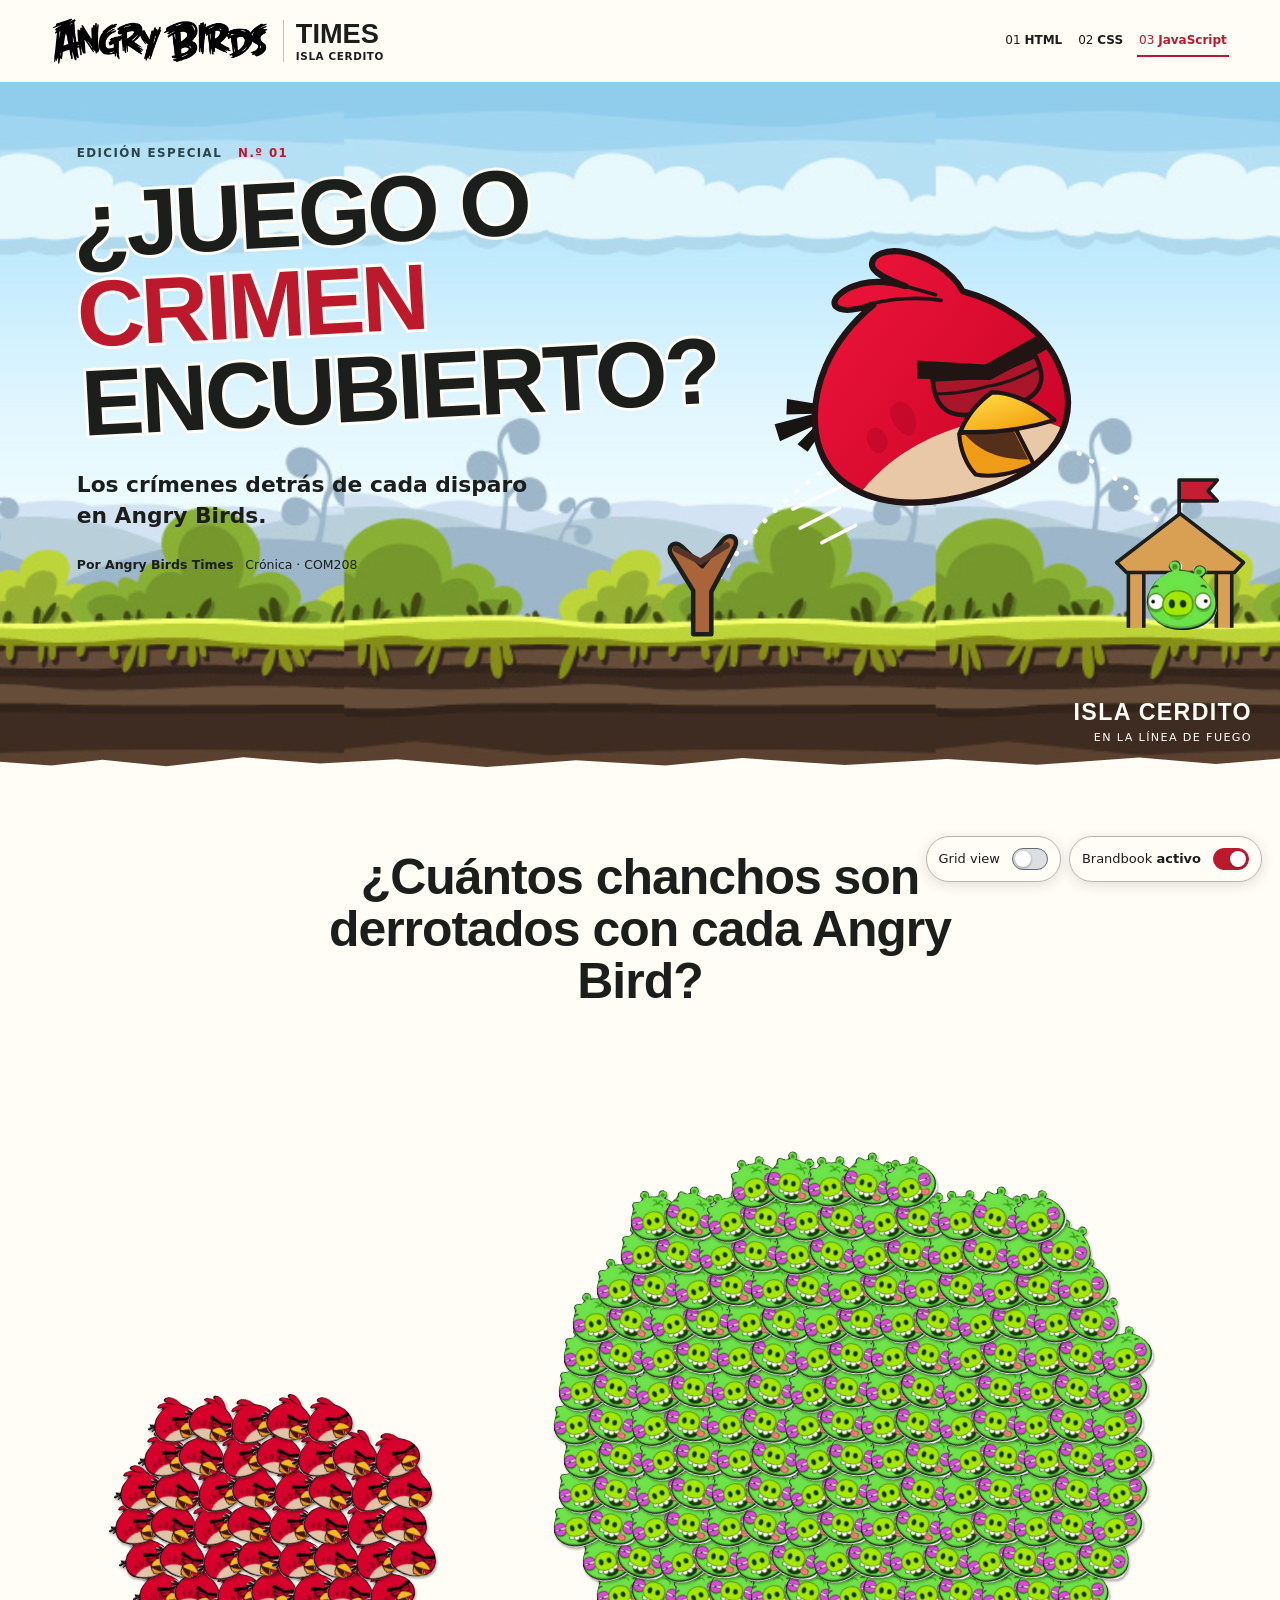
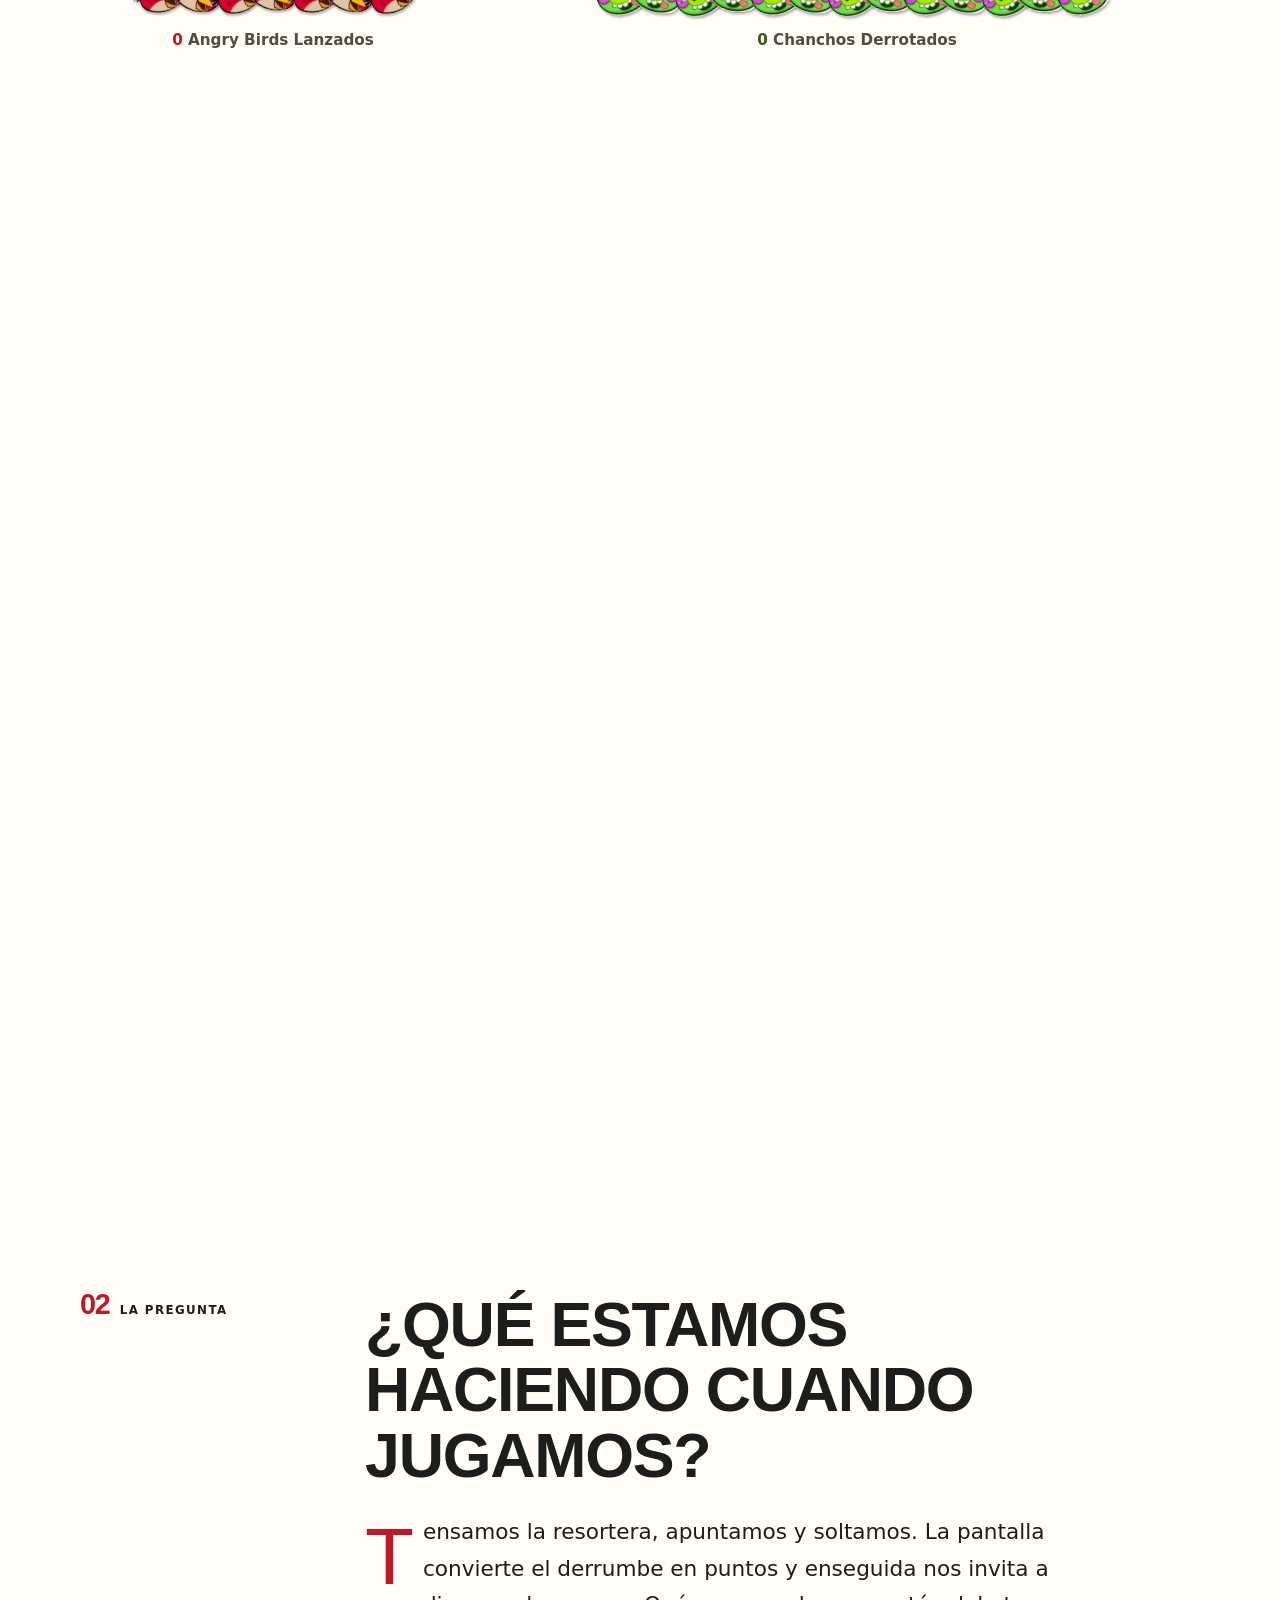
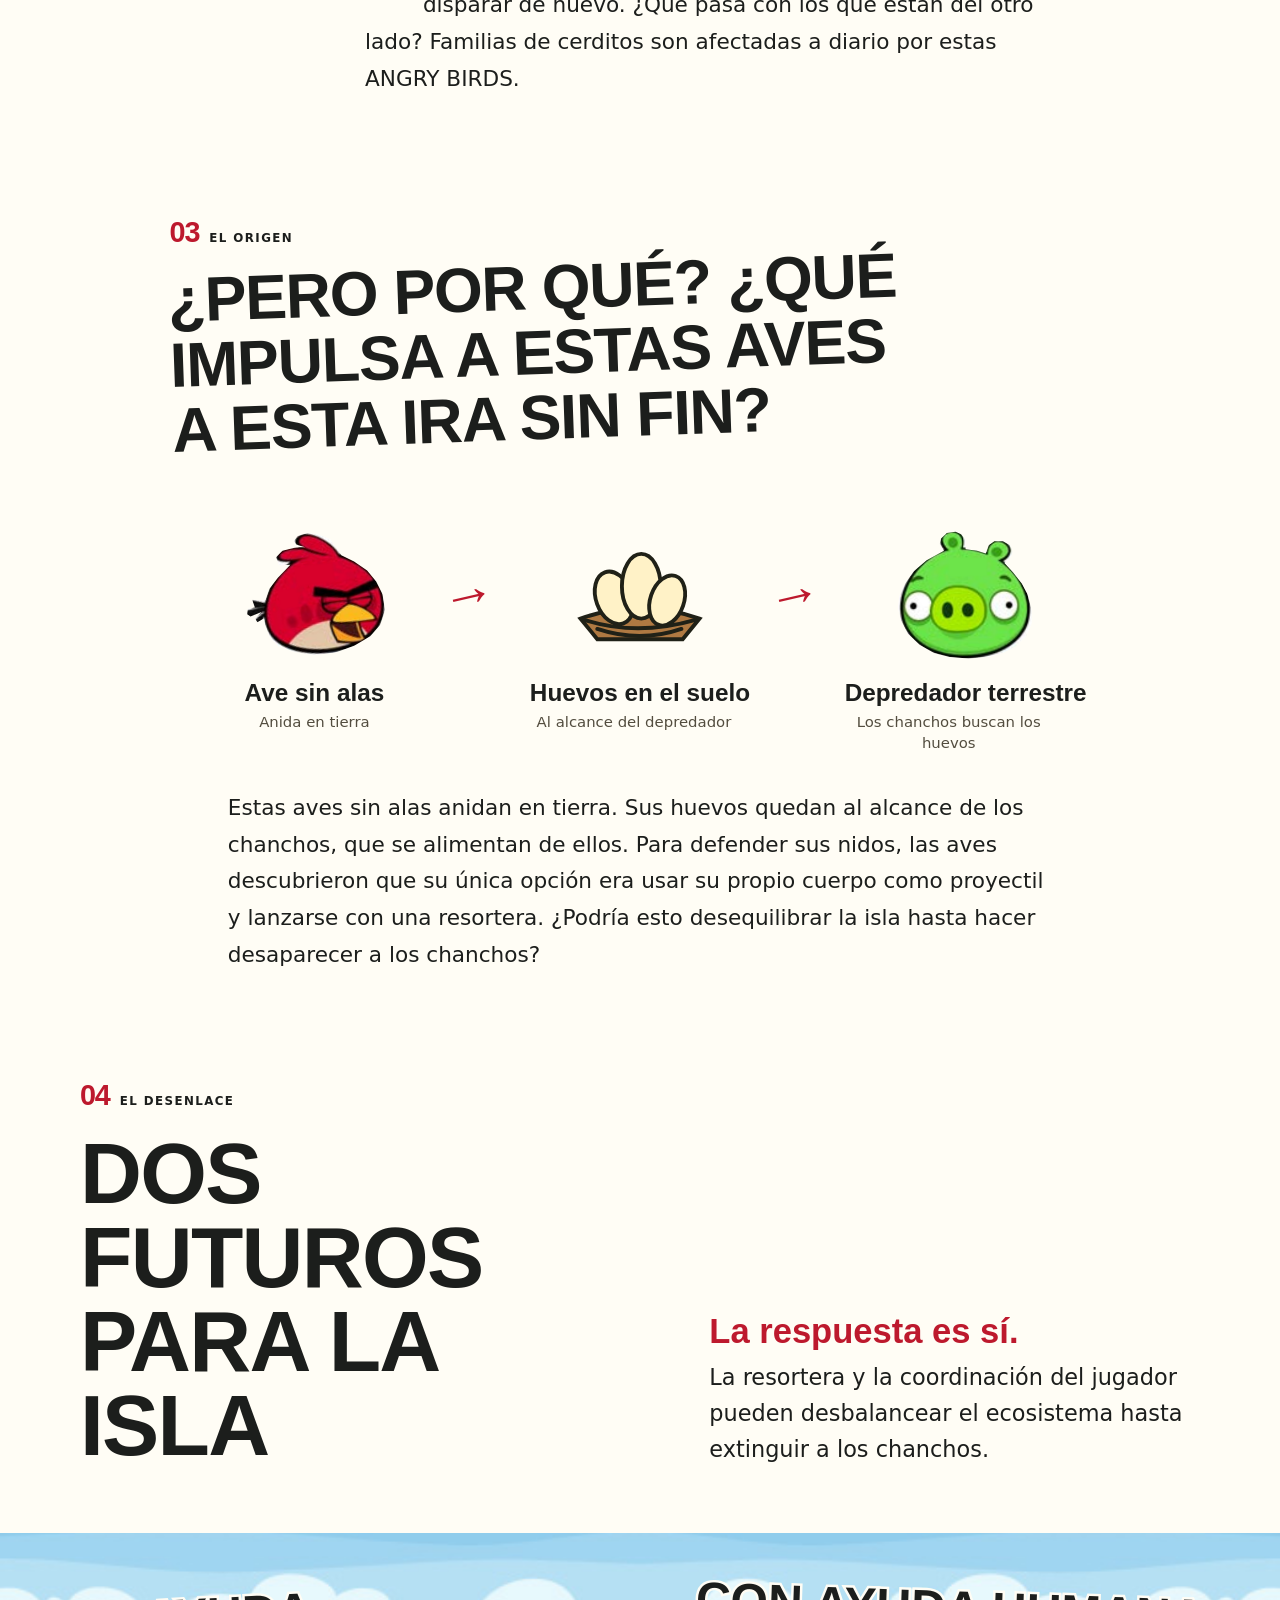
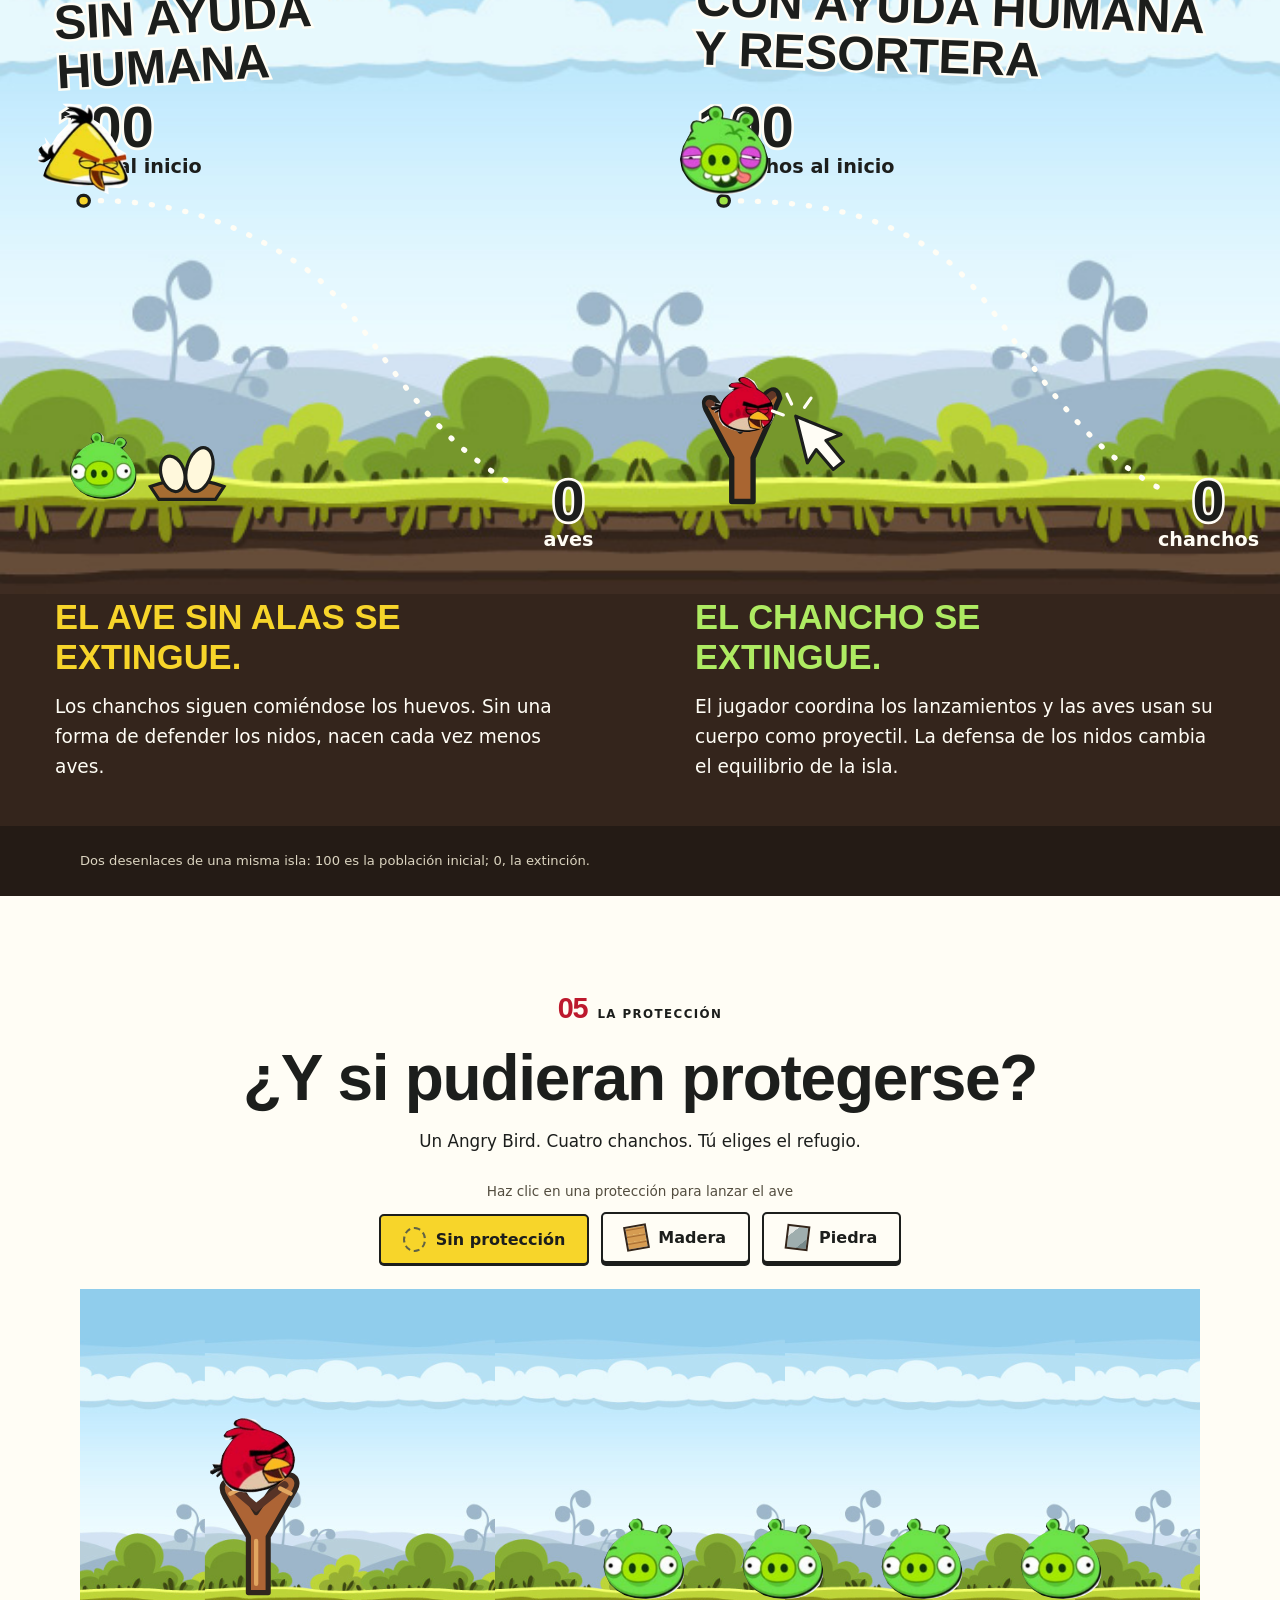
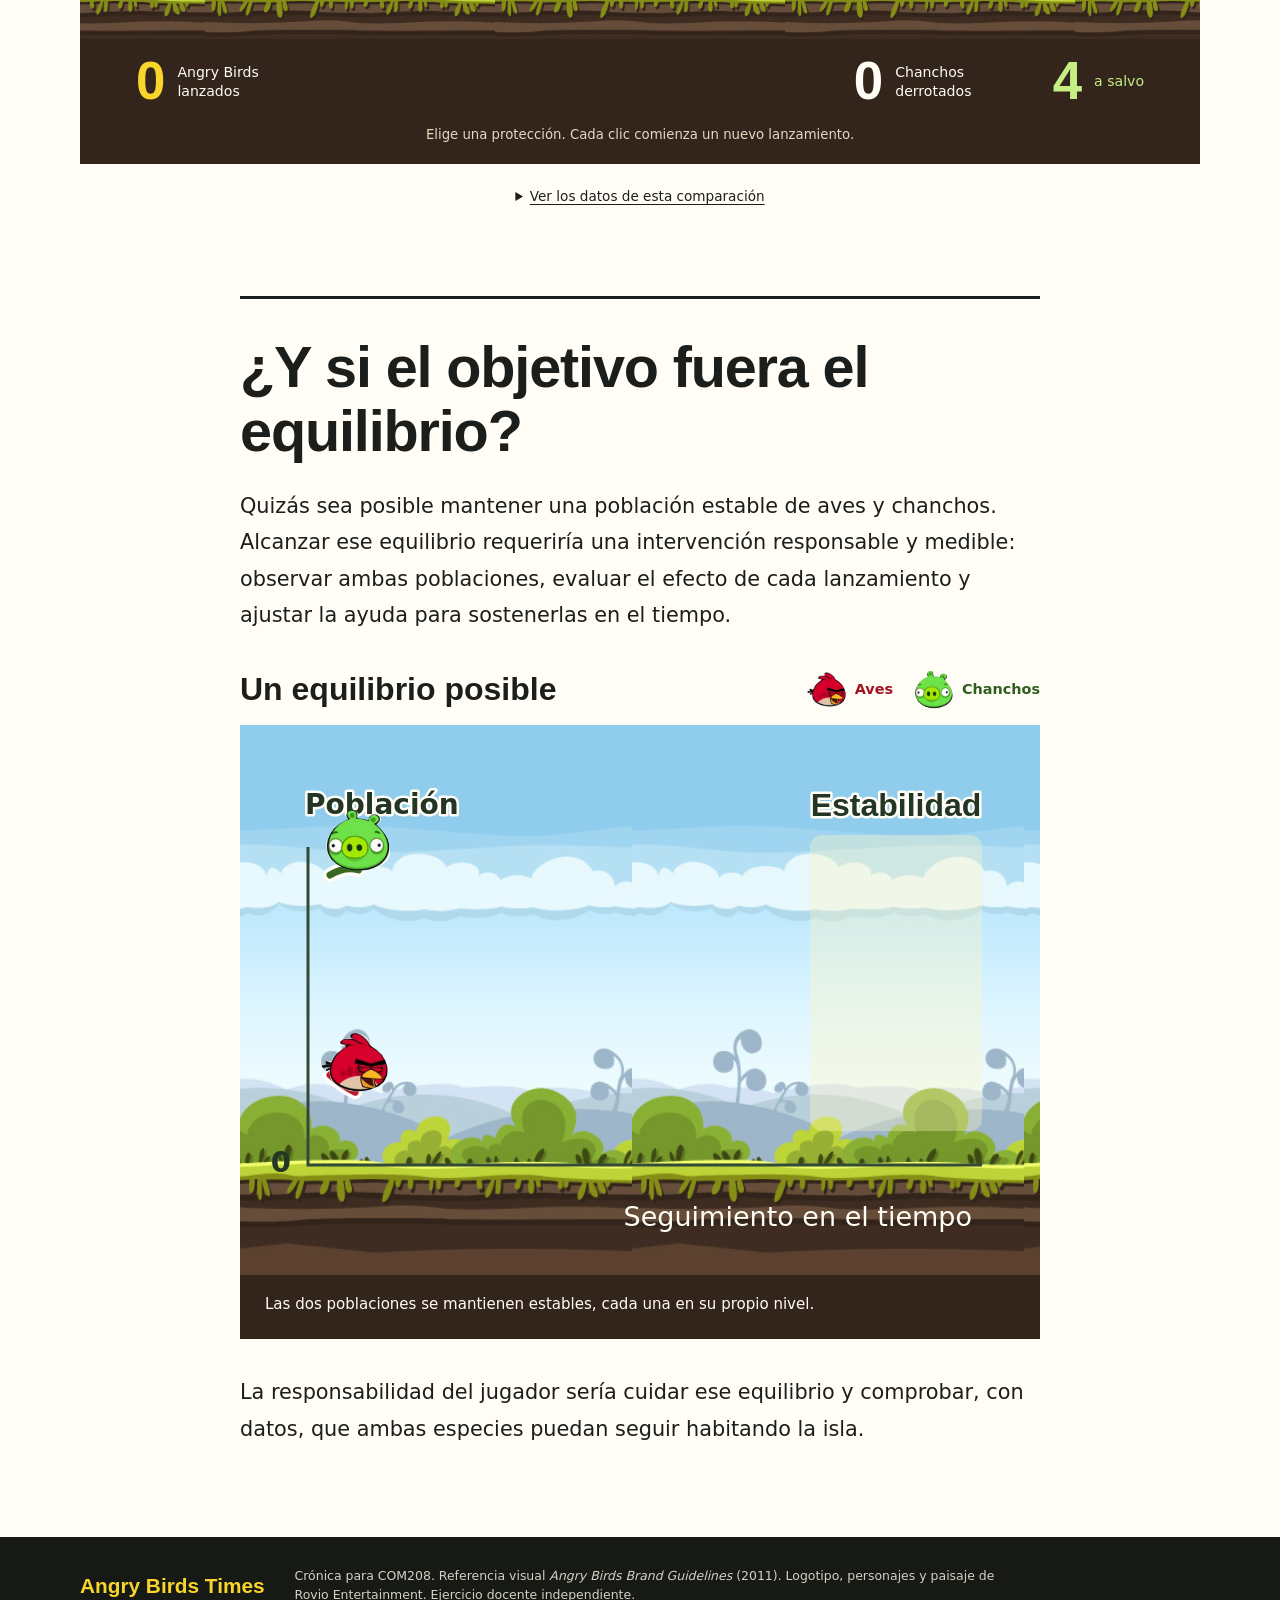
==== commit 077085cd: "Publicar Grid view para visualizar columnas margenes y padding" ====
--- a/index.html
+++ b/index.html
@@ -7,6 +7,7 @@
   <meta name="description" content="Los crímenes detrás de cada disparo en Angry Birds. Una crónica para la clase de periodismo de datos de COM208.">
   <link rel="stylesheet" href="styles.css">
   <script src="script.js" defer></script>
+  <script src="layout-view.js" defer></script>
 </head>
 <body>
   <a class="skip-link" href="#contenido">Saltar a la crónica</a>
@@ -22,10 +23,30 @@
     </nav>
   </header>
 
-  <label class="brandbook-toggle" hidden>
-    <span>Brandbook <strong class="brandbook-on">activo</strong><strong class="brandbook-off">desactivado</strong></span>
-    <input id="brandbook-switch" type="checkbox" role="switch" aria-label="Aplicar brandbook" checked>
-  </label>
+  <div class="demo-controls">
+    <div id="layout-legend" class="layout-legend" hidden>
+      <ul aria-label="Leyenda de la vista de cuadrícula">
+        <li class="layout-key-grid">Cuadrícula</li>
+        <li class="layout-key-margin">Margen</li>
+        <li class="layout-key-padding">Padding</li>
+      </ul>
+      <p id="layout-hint">Apunta o toca un elemento para medirlo.</p>
+      <p id="layout-measurements"></p>
+    </div>
+    <div class="demo-switches">
+      <label id="layout-toggle" class="layout-toggle" hidden>
+        <span>Grid view</span>
+        <input id="layout-switch" type="checkbox" role="switch" aria-describedby="layout-hint">
+      </label>
+      <label class="brandbook-toggle" hidden>
+        <span>Brandbook <strong class="brandbook-on">activo</strong><strong class="brandbook-off">desactivado</strong></span>
+        <input id="brandbook-switch" type="checkbox" role="switch" aria-label="Aplicar brandbook" checked>
+      </label>
+    </div>
+  </div>
+  <div id="layout-overlay" hidden aria-hidden="true">
+    <svg xmlns="http://www.w3.org/2000/svg" focusable="false"></svg>
+  </div>
 
   <main id="contenido">
     <article>
--- a/styles.css
+++ b/styles.css
@@ -272,11 +272,16 @@
 }
 
 /* La comparación de identidad funciona también en la etapa de solo CSS. */
-.brandbook-toggle {
+.brandbook-toggle, .demo-controls {
   position: fixed;
   z-index: 20;
   right: 18px;
   bottom: 18px;
+}
+.demo-controls { max-width: calc(100% - 36px); }
+.demo-switches { display: flex; flex-wrap: wrap; justify-content: flex-end; gap: 8px; }
+.demo-controls .brandbook-toggle { position: static; }
+:is(.brandbook-toggle, .layout-toggle) {
   display: inline-flex;
   align-items: center;
   gap: 12px;
@@ -290,7 +295,7 @@
   font: 13px/1.3 system-ui, sans-serif;
   cursor: pointer;
 }
-.brandbook-toggle input {
+:is(.brandbook-toggle, .layout-toggle) input {
   appearance: none;
   position: relative;
   flex: 0 0 36px;
@@ -302,7 +307,7 @@
   background: #dce0e2;
   cursor: pointer;
 }
-.brandbook-toggle input::before {
+:is(.brandbook-toggle, .layout-toggle) input::before {
   content: "";
   position: absolute;
   width: 16px;
@@ -314,8 +319,30 @@
   box-shadow: 0 1px 3px #0005;
 }
 .brandbook-toggle input:checked { background: #bd192d; border-color: #bd192d; }
-.brandbook-toggle input:checked::before { transform: translateX(14px); }
-.brandbook-toggle input:focus-visible { outline: 3px solid #1467a0; outline-offset: 4px; }
+:is(.brandbook-toggle, .layout-toggle) input:checked::before { transform: translateX(14px); }
+:is(.brandbook-toggle, .layout-toggle) input:focus-visible { outline: 3px solid #1467a0; outline-offset: 4px; }
+.layout-toggle[hidden] { display: none; }
+.layout-toggle input:checked { background: #6d28d9; border-color: #6d28d9; }
+.layout-legend {
+  margin: 0 0 8px auto;
+  width: fit-content;
+  max-width: 100%;
+  padding: 9px 12px;
+  background: #fffdf5;
+  border: 1px solid #b7b6ae;
+  border-radius: 12px;
+  box-shadow: 0 3px 14px #1c1e1c22;
+  color: #1c1e1c;
+  font: 12px/1.5 system-ui, sans-serif;
+}
+.layout-legend ul { display: flex; flex-wrap: wrap; gap: 4px 12px; margin: 0; padding: 0; list-style: none; font-weight: 700; }
+.layout-legend li::before { content: ""; display: inline-block; width: 8px; height: 8px; margin-right: 5px; border-radius: 2px; background: currentColor; }
+.layout-key-grid { color: #6d28d9; }
+.layout-key-margin { color: #a3430d; }
+.layout-key-padding { color: #167041; }
+#layout-measurements { overflow-wrap: anywhere; }
+#layout-overlay { position: fixed; z-index: 19; inset: 0; pointer-events: none; }
+#layout-overlay svg { display: block; width: 100%; height: 100%; }
 .brandbook-off, .neutral-sprite { display: none; }
 body:has(#brandbook-switch:not(:checked)) .brandbook-on { display: none; }
 body:has(#brandbook-switch:not(:checked)) .brandbook-off { display: inline; }
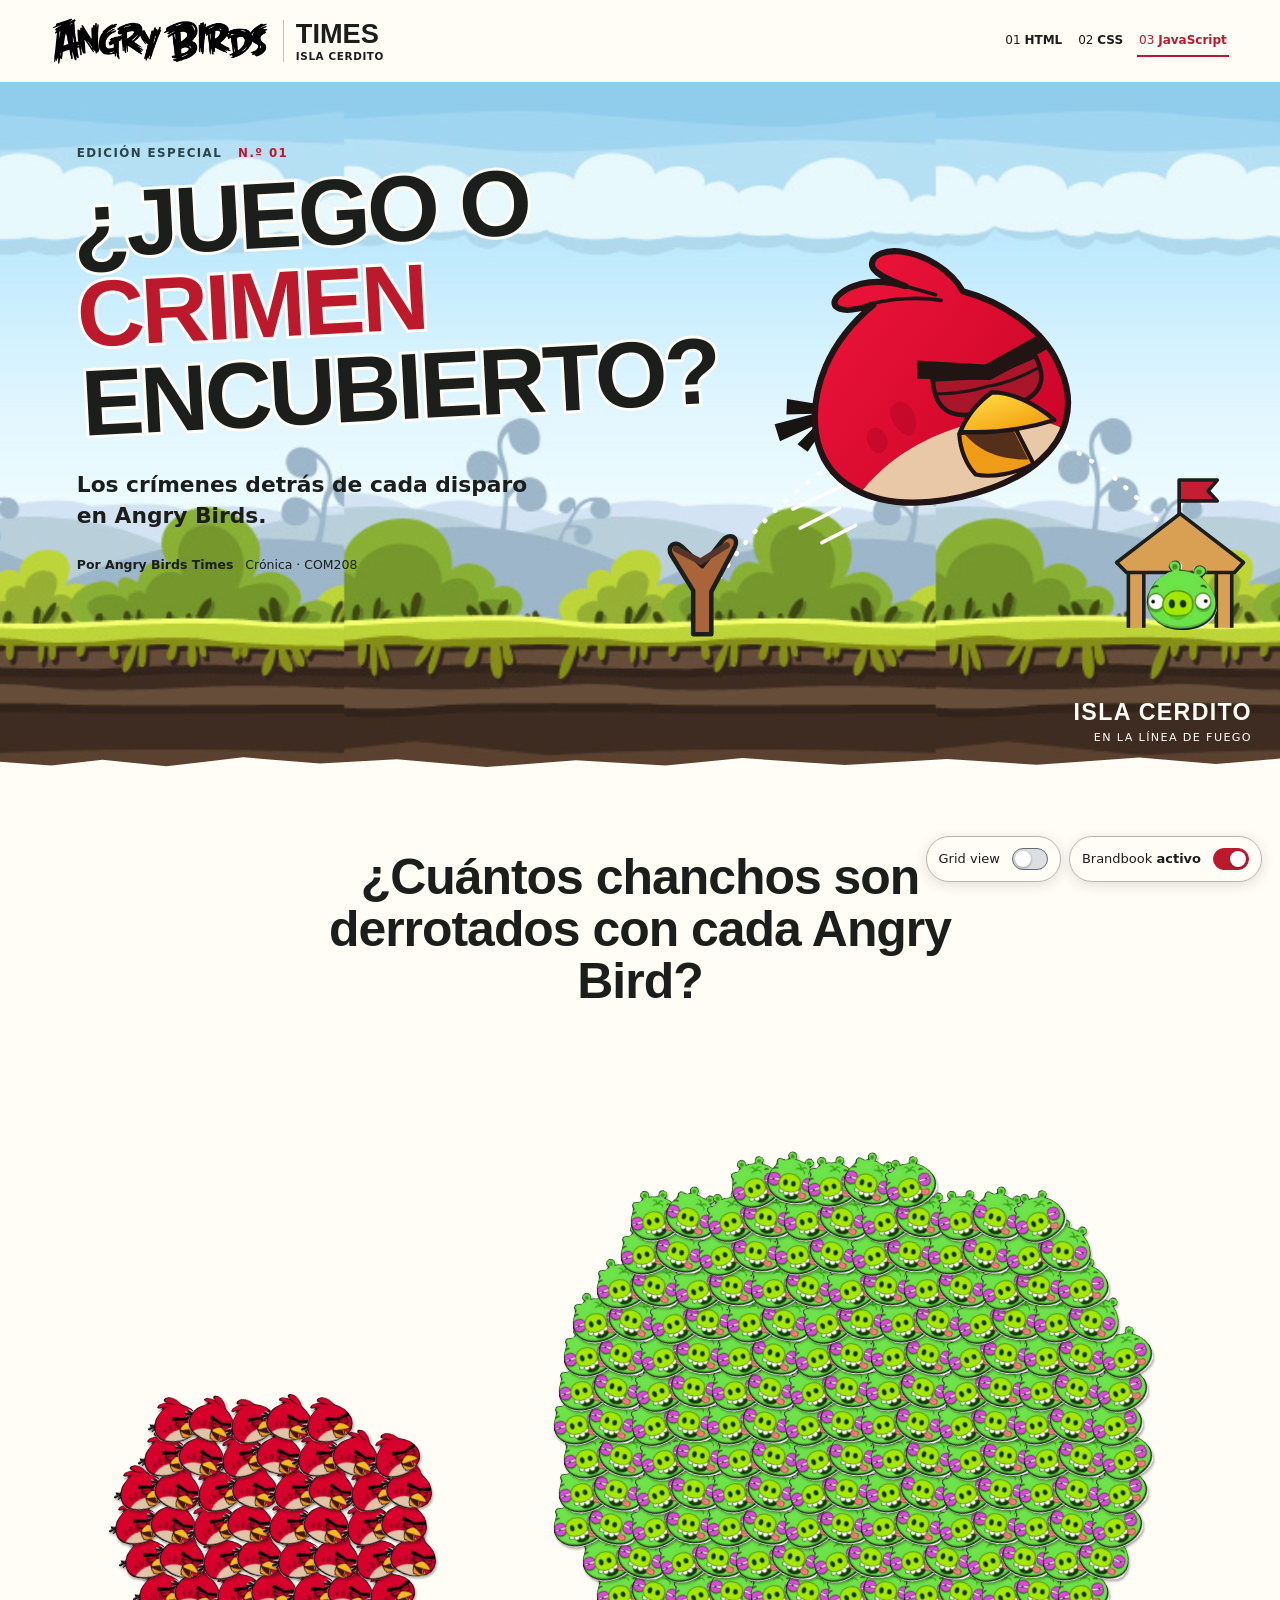
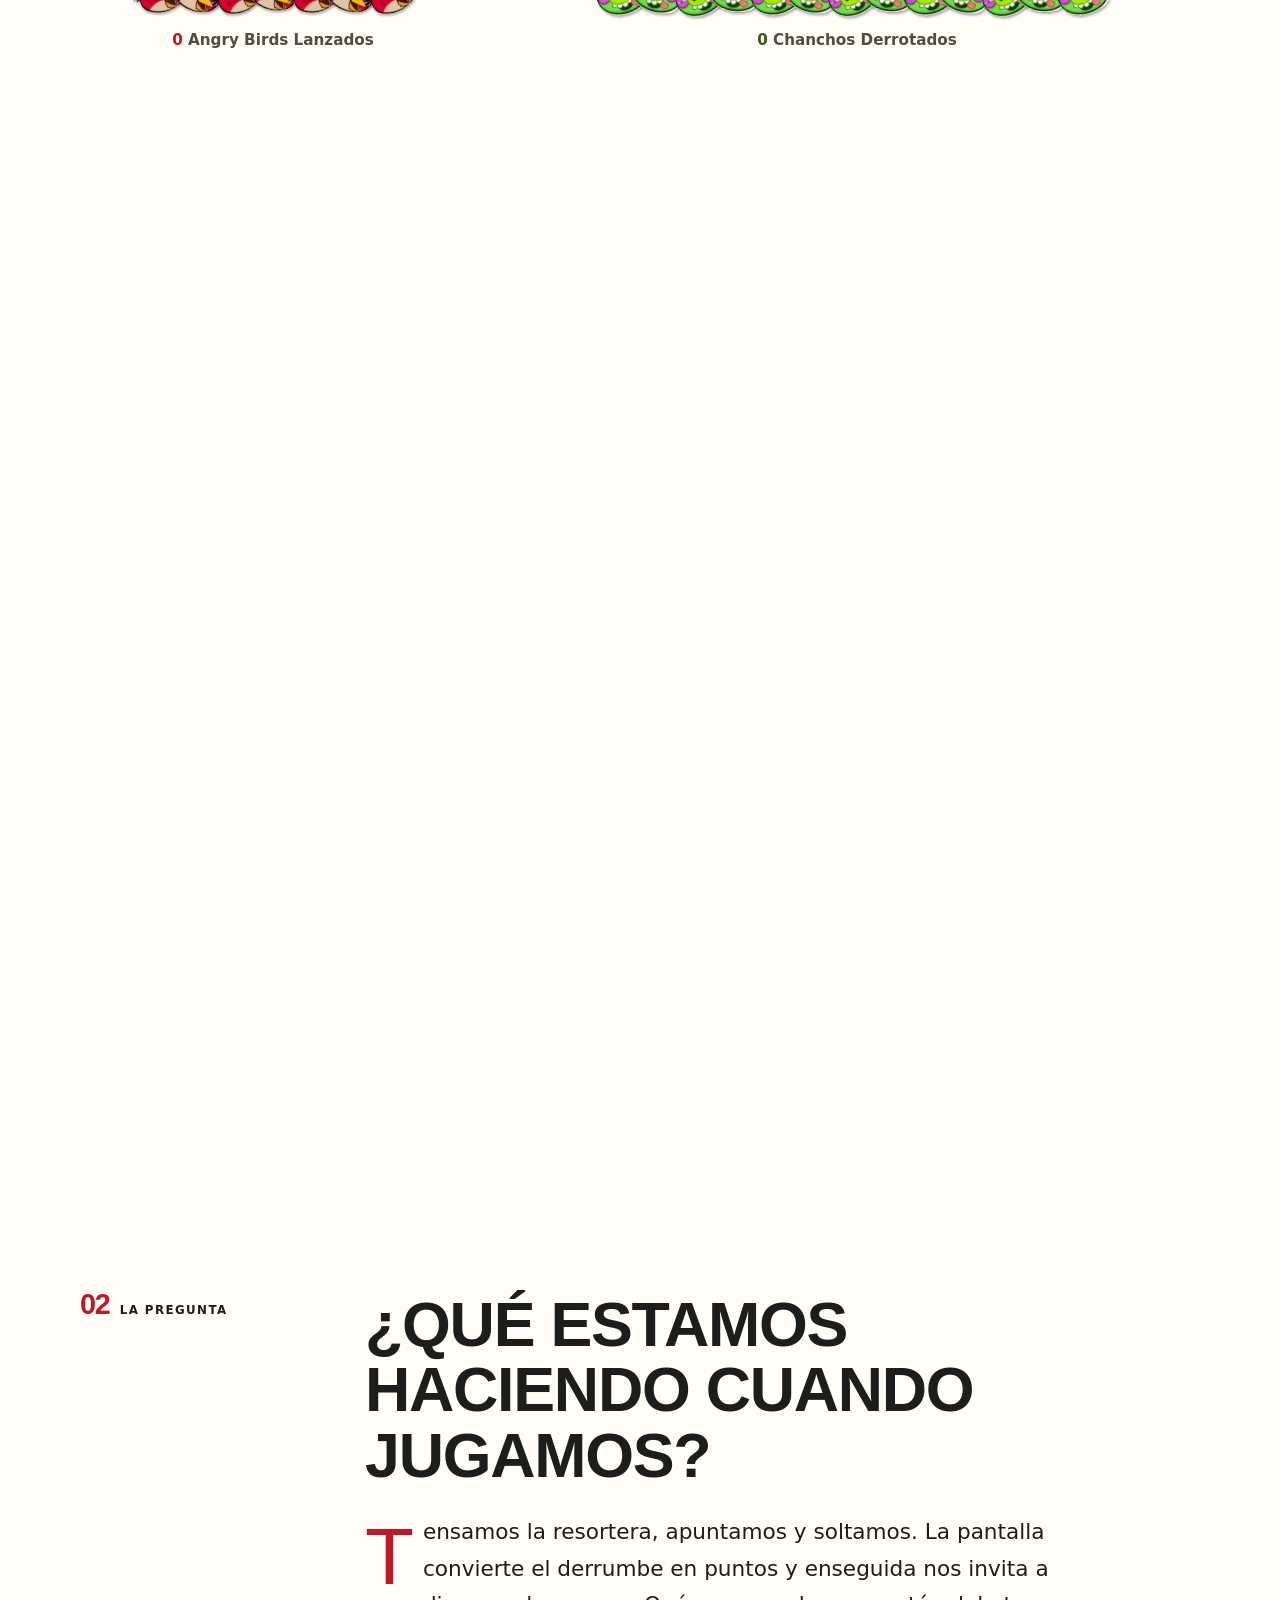
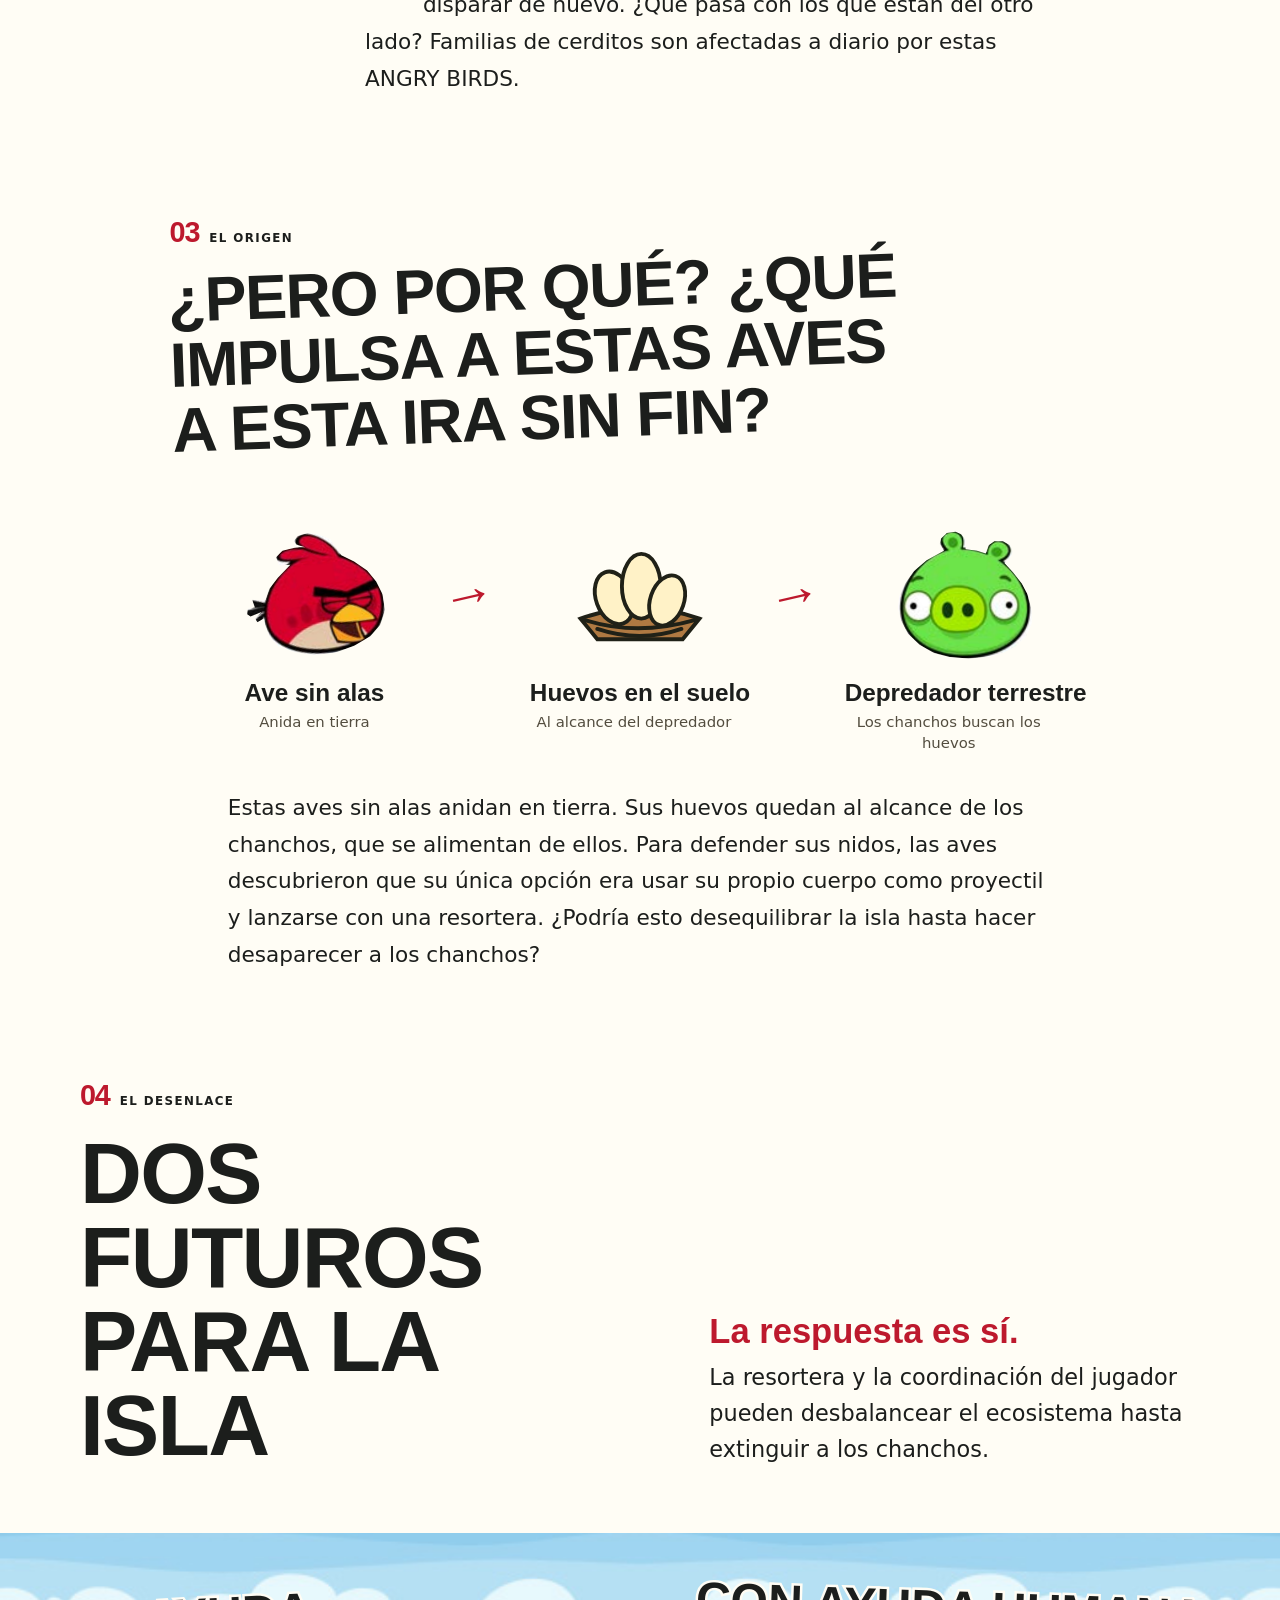
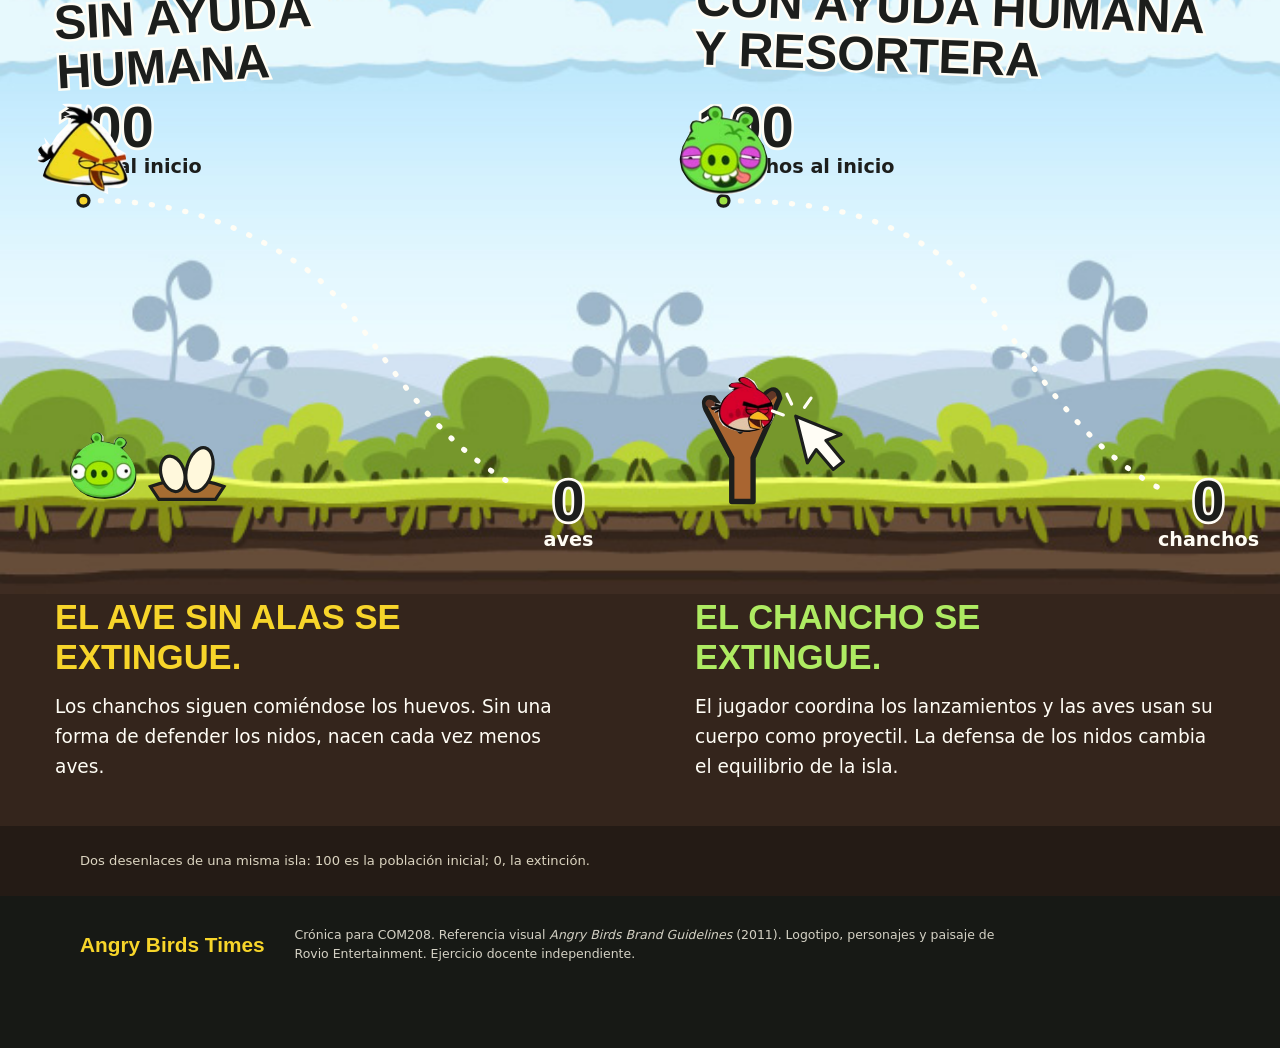
==== commit 87dc86eb: "Reservar secciones de proteccion y equilibrio fuera del recorrido actual" ====
--- a/index.html
+++ b/index.html
@@ -585,7 +585,8 @@
         <p class="outcome-note">Dos desenlaces de una misma isla: 100 es la población inicial; 0, la extinción.</p>
       </section>
 
-      <section class="protection-story" id="proteccion" aria-labelledby="protection-title" data-protection="none">
+      <!-- Sección 05 reservada: retirar hidden para reactivarla. -->
+      <section class="protection-story" id="proteccion" aria-labelledby="protection-title" data-protection="none" data-reserved-section="5" hidden>
         <header class="protection-intro">
           <p class="chapter"><span>05</span> La protección</p>
           <h2 id="protection-title">¿Y si pudieran protegerse?</h2>
@@ -649,7 +650,8 @@
         </details>
       </section>
 
-      <footer class="closing-reflection" aria-labelledby="equilibrio">
+      <!-- Sección 06 reservada: retirar hidden para reactivarla. -->
+      <footer class="closing-reflection" aria-labelledby="equilibrio" data-reserved-section="6" hidden>
         <h2 id="equilibrio">¿Y si el objetivo fuera el equilibrio?</h2>
         <p>Quizás sea posible mantener una población estable de aves y chanchos. Alcanzar ese equilibrio requeriría una intervención responsable y medible: observar ambas poblaciones, evaluar el efecto de cada lanzamiento y ajustar la ayuda para sostenerlas en el tiempo.</p>
 
--- a/styles.css
+++ b/styles.css
@@ -547,3 +547,6 @@
   .protection-note { font-size: .74rem; }
   .protection-record :is(th, td) { padding: 8px 5px; font-size: .74rem; }
 }
+
+/* Secciones conservadas para una futura ampliación del relato. */
+[data-reserved-section][hidden] { display: none !important; }
